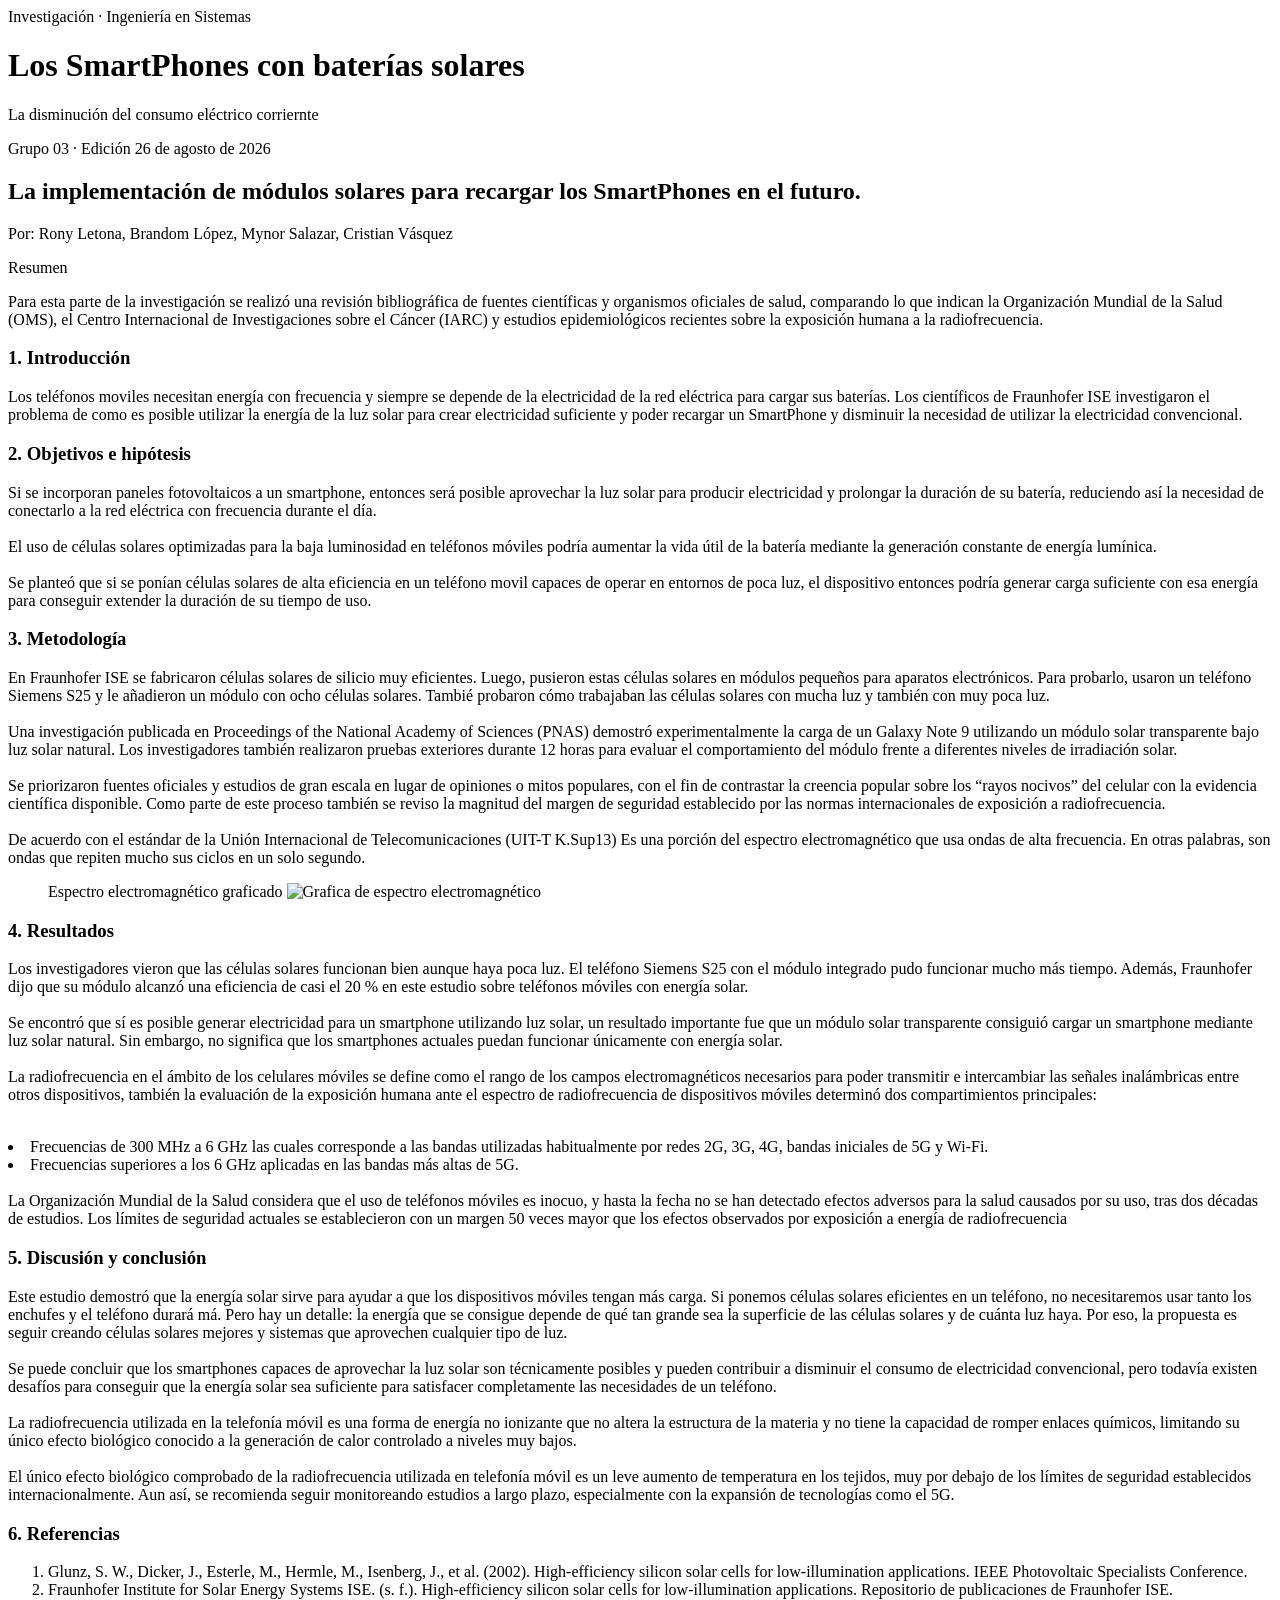
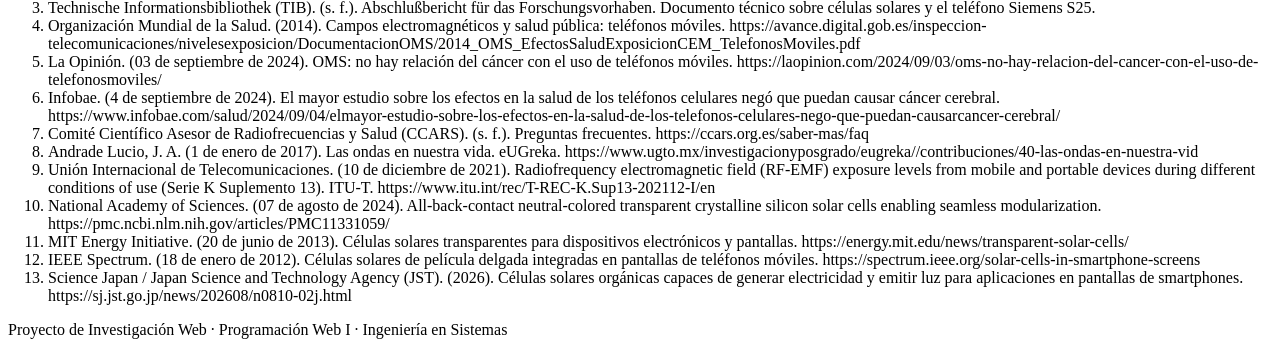
==== grupos/index.html @ 91ee4979 "Entrega Grupo 03 - Smartphone luz solar" ====
<!DOCTYPE html>
<html lang="es">
<head>
  <meta charset="UTF-8">
  <meta name="viewport" content="width=device-width, initial-scale=1.0">
  <title>SmartPhones con luz solar — Revista de Investigación</title>
  <link rel="stylesheet" href="css/estilos.css">
</head>
<body>

  <!-- ============================================================
       ENCABEZADO — igual que en el formato entrevista
       ============================================================ -->
  <header class="revista__header">
    <span class="revista__eyebrow">Investigación · Ingeniería en Sistemas</span>
    <h1 class="revista__titulo">Los SmartPhones con baterías solares</h1>
    <p class="revista__subtitulo">La disminución del consumo eléctrico corriernte</p>
    <p class="revista__meta">
      Grupo 03 · Edición 26 de agosto de 2026
    </p>
  </header>

  <main>

    <!-- ============================================================
         UN SOLO <article class="articulo"> por grupo (a diferencia del
         formato entrevista, aquí todos los integrantes firman un
         mismo artículo, como autores).
         ============================================================ -->
    <article class="articulo">
      

      <h2 class="articulo__titulo">La implementación de módulos solares para recargar los SmartPhones en el futuro.</h2>
      <p class="articulo__autores">
        Por: Rony Letona, Brandom López, Mynor Salazar, Cristian Vásquez
      </p>

      <!-- Resumen / Abstract -->
      <div class="articulo__resumen">
        <span class="articulo__resumen-titulo">Resumen</span>
        <p>
        <!-- Sección investigada y maquetada por Mynor Salazar -->
          Para esta parte de la investigación se realizó una revisión bibliográfica de fuentes científicas y organismos oficiales de salud, comparando lo que indican la Organización Mundial de la Salud (OMS), 
          el Centro Internacional de Investigaciones sobre el Cáncer (IARC) y estudios epidemiológicos recientes sobre la exposición humana a la radiofrecuencia.
        </p>
      </div>

      <!-- El contenedor .articulo__cuerpo activa columnas tipo revista
           en pantallas grandes y el drop cap automático. No lo quiten. -->
      <div class="articulo__cuerpo">

        <!-- 1. Introducción -->
        <section class="seccion">
          <h3 class="seccion__titulo">1. Introducción</h3>
          <p class="seccion__texto">
          <!-- Sección investigada y maquetada por Cristian Vásquez y Rony Letona -->
            Los teléfonos moviles necesitan energía con frecuencia y siempre se depende de la electricidad de la red eléctrica para cargar sus baterías.
            Los científicos de Fraunhofer ISE investigaron el problema de como es posible utilizar la energía de la luz solar para crear electricidad suficiente y poder recargar
            un SmartPhone y disminuir la necesidad de utilizar la electricidad convencional.
          </p>
        </section>

        <!-- 2. Objetivos e hipótesis -->
        <section class="seccion">
          <h3 class="seccion__titulo">2. Objetivos e hipótesis</h3>
          <p class="seccion__texto">
          <!-- Sección investigada y maquetada por Rony Letona -->
            Si se incorporan paneles fotovoltaicos a un smartphone, entonces será posible aprovechar la luz solar para producir electricidad y 
            prolongar la duración de su batería, reduciendo así la necesidad de conectarlo a la red eléctrica con frecuencia durante el día.
          <br>
          <br>
            El uso de células solares optimizadas para la baja luminosidad en teléfonos móviles podría aumentar la vida útil de la batería mediante la generación constante de energía lumínica.
          <br>
          <br>
          <!-- Sección investigada y maquetada por Cristian Vásquez -->
            Se planteó que si se ponían células solares de alta eficiencia en un teléfono movil capaces de operar en entornos de poca luz, 
            el dispositivo entonces podría generar carga suficiente con esa energía para conseguir extender la duración de su tiempo de uso.
          </p>
        </section>

        <!-- 3. Metodología -->
        <section class="seccion">
          <h3 class="seccion__titulo">3. Metodología</h3>
          <p class="seccion__texto">
          <!-- Sección investigada y maquetada por Cristian Vásquez -->
            En Fraunhofer ISE se fabricaron células solares de silicio muy eficientes. Luego, pusieron estas células solares en módulos pequeños para aparatos electrónicos. 
            Para probarlo, usaron un teléfono Siemens S25 y le añadieron un módulo con ocho células solares. Tambié probaron cómo trabajaban las células solares con mucha luz y también con muy poca luz.
          <br>
          <br>
          <!-- Sección investigada y maquetada por Rony Letona -->
            Una investigación publicada en Proceedings of the National Academy of Sciences (PNAS) demostró experimentalmente la carga de un Galaxy Note 9 utilizando un módulo solar transparente 
            bajo luz solar natural. Los investigadores también realizaron pruebas exteriores durante 12 horas para evaluar el comportamiento del módulo frente a diferentes niveles de irradiación solar.
          <br>
          <br>
          <!-- Sección investigada y maquetada por Mynor Salazar -->
            Se priorizaron fuentes oficiales y estudios de gran escala en lugar de opiniones o mitos populares, con el fin de contrastar la creencia popular sobre los “rayos nocivos” del celular con 
            la evidencia científica disponible. Como parte de este proceso también se reviso la magnitud del margen de seguridad establecido por las normas internacionales de exposición a radiofrecuencia.
          <br>
          <br>
          <!-- Sección investigada y maquetada por Brandom López -->
            De acuerdo con el estándar de la Unión Internacional de Telecomunicaciones (UIT-T K.Sup13) Es una porción del espectro electromagnético que usa ondas de alta frecuencia. En otras palabras, son ondas 
            que repiten mucho sus ciclos en un solo segundo.
          </p>
        </section>

        <!-- Cita destacada opcional: rompe las dos columnas automáticamente -->
        <blockquote class="destacado">
          Espectro electromagnético graficado
          <img src="assets/espectro.jpg" alt="Grafica de espectro electromagnético"/>
        </blockquote>

        <!-- 4. Resultados -->
        <section class="seccion">
          <h3 class="seccion__titulo">4. Resultados</h3>
          <p class="seccion__texto">
          <!-- Sección investigada y maquetada por Cristian Vásquez -->
            Los investigadores vieron que las células solares funcionan bien aunque haya poca luz. El teléfono Siemens S25 con el módulo integrado pudo funcionar mucho más tiempo. Además, Fraunhofer 
            dijo que su módulo alcanzó una eficiencia de casi el 20 % en este estudio sobre teléfonos móviles con energía solar.
          <br>
          <br>
          <!-- Sección investigada y maquetada por Rony Letona -->
            Se encontró que sí es posible generar electricidad para un smartphone utilizando luz solar, un resultado importante fue que un módulo solar transparente consiguió cargar un smartphone 
            mediante luz solar natural. Sin embargo, no significa que los smartphones actuales puedan funcionar únicamente con energía solar.
          <br>
          <br>
          <!-- Sección investigada y maquetada por Brandom López -->
            La radiofrecuencia en el ámbito de los celulares móviles se define como el rango de los campos electromagnéticos necesarios para poder transmitir e intercambiar las señales inalámbricas entre otros 
            dispositivos, también la evaluación de la exposición humana ante el espectro de radiofrecuencia de dispositivos móviles determinó dos compartimientos principales:
          <br>
          <br>
            <li>Frecuencias de 300 MHz a 6 GHz las cuales corresponde a las bandas utilizadas habitualmente por redes 2G, 3G, 4G, bandas iniciales de 5G y Wi-Fi.</li>
            <li>Frecuencias superiores a los 6 GHz aplicadas en las bandas más altas de 5G.</li>
          <br>
          <!-- Sección investigada y maquetada por Mynor Salazar -->
            La Organización Mundial de la Salud considera que el uso de teléfonos móviles es inocuo, y hasta la fecha no se han detectado efectos adversos para la salud causados por su uso, tras dos décadas 
            de estudios. Los límites de seguridad actuales se establecieron con un margen 50 veces mayor que los efectos observados por exposición a energía de radiofrecuencia
          </p>
        </section>

        <!-- 5. Discusión y conclusión -->
        <section class="seccion">
          <h3 class="seccion__titulo">5. Discusión y conclusión</h3>
          <p class="seccion__texto">
          <!-- Sección investigada y maquetada por Cristian Vásquez -->
            Este estudio demostró que la energía solar sirve para ayudar a que los dispositivos móviles tengan más carga. Si ponemos células solares eficientes en un teléfono, no necesitaremos usar tanto 
            los enchufes y el teléfono durará má. Pero hay un detalle: la energía que se consigue depende de qué tan grande sea la superficie de las células solares y de cuánta luz haya. Por eso, la propuesta 
            es seguir creando células solares mejores y sistemas que aprovechen cualquier tipo de luz.
          <br>
          <br>
          <!-- Sección investigada y maquetada por Rony Letona -->
            Se puede concluir que los smartphones capaces de aprovechar la luz solar son técnicamente posibles y pueden contribuir a disminuir el consumo de electricidad convencional, pero todavía 
            existen desafíos para conseguir que la energía solar sea suficiente para satisfacer completamente las necesidades de un teléfono.
          <br>
          <br>
          <!-- Sección investigada y maquetada por Brandom López -->
            La radiofrecuencia utilizada en la telefonía móvil es una forma de energía no ionizante que no altera la estructura de la materia y no tiene la capacidad de romper enlaces químicos, limitando su 
            único efecto biológico conocido a la generación de calor controlado a niveles muy bajos.
          <br>
          <br>
          <!-- Sección investigada y maquetada por Mynor Salazar -->
            El único efecto biológico comprobado de la radiofrecuencia utilizada en telefonía móvil es un leve aumento de temperatura en los tejidos, muy por debajo de los límites de seguridad establecidos 
            internacionalmente. Aun así, se recomienda seguir monitoreando estudios a largo plazo, especialmente con la expansión de tecnologías como el 5G.
          </p>
        </section>

        <!-- 6. Referencias -->
        <section class="seccion">
          <h3 class="seccion__titulo">6. Referencias</h3>
          <ol class="referencias">
            <li>Glunz, S. W., Dicker, J., Esterle, M., Hermle, M., Isenberg, J., et al. (2002). High-efficiency silicon solar cells for low-illumination applications. IEEE Photovoltaic Specialists Conference.</li>
            <li>Fraunhofer Institute for Solar Energy Systems ISE. (s. f.). High-efficiency silicon solar cells for low-illumination applications. Repositorio de publicaciones de Fraunhofer ISE.</li>
            <li>Technische Informationsbibliothek (TIB). (s. f.). Abschlußbericht für das Forschungsvorhaben. Documento técnico sobre células solares y el teléfono Siemens S25.</li>
            <li>Organización Mundial de la Salud. (2014). Campos electromagnéticos y salud pública: teléfonos móviles. https://avance.digital.gob.es/inspeccion-telecomunicaciones/nivelesexposicion/DocumentacionOMS/2014_OMS_EfectosSaludExposicionCEM_TelefonosMoviles.pdf</li>
            <li>La Opinión. (03 de septiembre de 2024). OMS: no hay relación del cáncer con el uso de teléfonos móviles. https://laopinion.com/2024/09/03/oms-no-hay-relacion-del-cancer-con-el-uso-de-telefonosmoviles/</li>
            <li>Infobae. (4 de septiembre de 2024). El mayor estudio sobre los efectos en la salud de los teléfonos celulares negó que puedan causar cáncer cerebral. https://www.infobae.com/salud/2024/09/04/elmayor-estudio-sobre-los-efectos-en-la-salud-de-los-telefonos-celulares-nego-que-puedan-causarcancer-cerebral/</li>
            <li>Comité Científico Asesor de Radiofrecuencias y Salud (CCARS). (s. f.). Preguntas frecuentes. https://ccars.org.es/saber-mas/faq</li>
            <li>Andrade Lucio, J. A. (1 de enero de 2017). Las ondas en nuestra vida. eUGreka. https://www.ugto.mx/investigacionyposgrado/eugreka//contribuciones/40-las-ondas-en-nuestra-vid</li>
            <li>Unión Internacional de Telecomunicaciones. (10 de diciembre de 2021). Radiofrequency electromagnetic field (RF-EMF) exposure levels from mobile and portable devices during different conditions of use (Serie K Suplemento 13). ITU-T. https://www.itu.int/rec/T-REC-K.Sup13-202112-I/en</li>
            <li>National Academy of Sciences. (07 de agosto de 2024). All-back-contact neutral-colored transparent crystalline silicon solar cells enabling seamless modularization. https://pmc.ncbi.nlm.nih.gov/articles/PMC11331059/</li>
            <li>MIT Energy Initiative. (20 de junio de 2013). Células solares transparentes para dispositivos electrónicos y pantallas. https://energy.mit.edu/news/transparent-solar-cells/</li>
            <li>IEEE Spectrum. (18 de enero de 2012). Células solares de película delgada integradas en pantallas de teléfonos móviles. https://spectrum.ieee.org/solar-cells-in-smartphone-screens</li>
            <li>Science Japan / Japan Science and Technology Agency (JST). (2026). Células solares orgánicas capaces de generar electricidad y emitir luz para aplicaciones en pantallas de smartphones. https://sj.jst.go.jp/news/202608/n0810-02j.html</li>
          </ol>
        </section>

      </div>

    </article>

  </main>

  <footer>
    Proyecto de Investigación Web · Programación Web I · Ingeniería en Sistemas
  </footer>

</body>
</html>
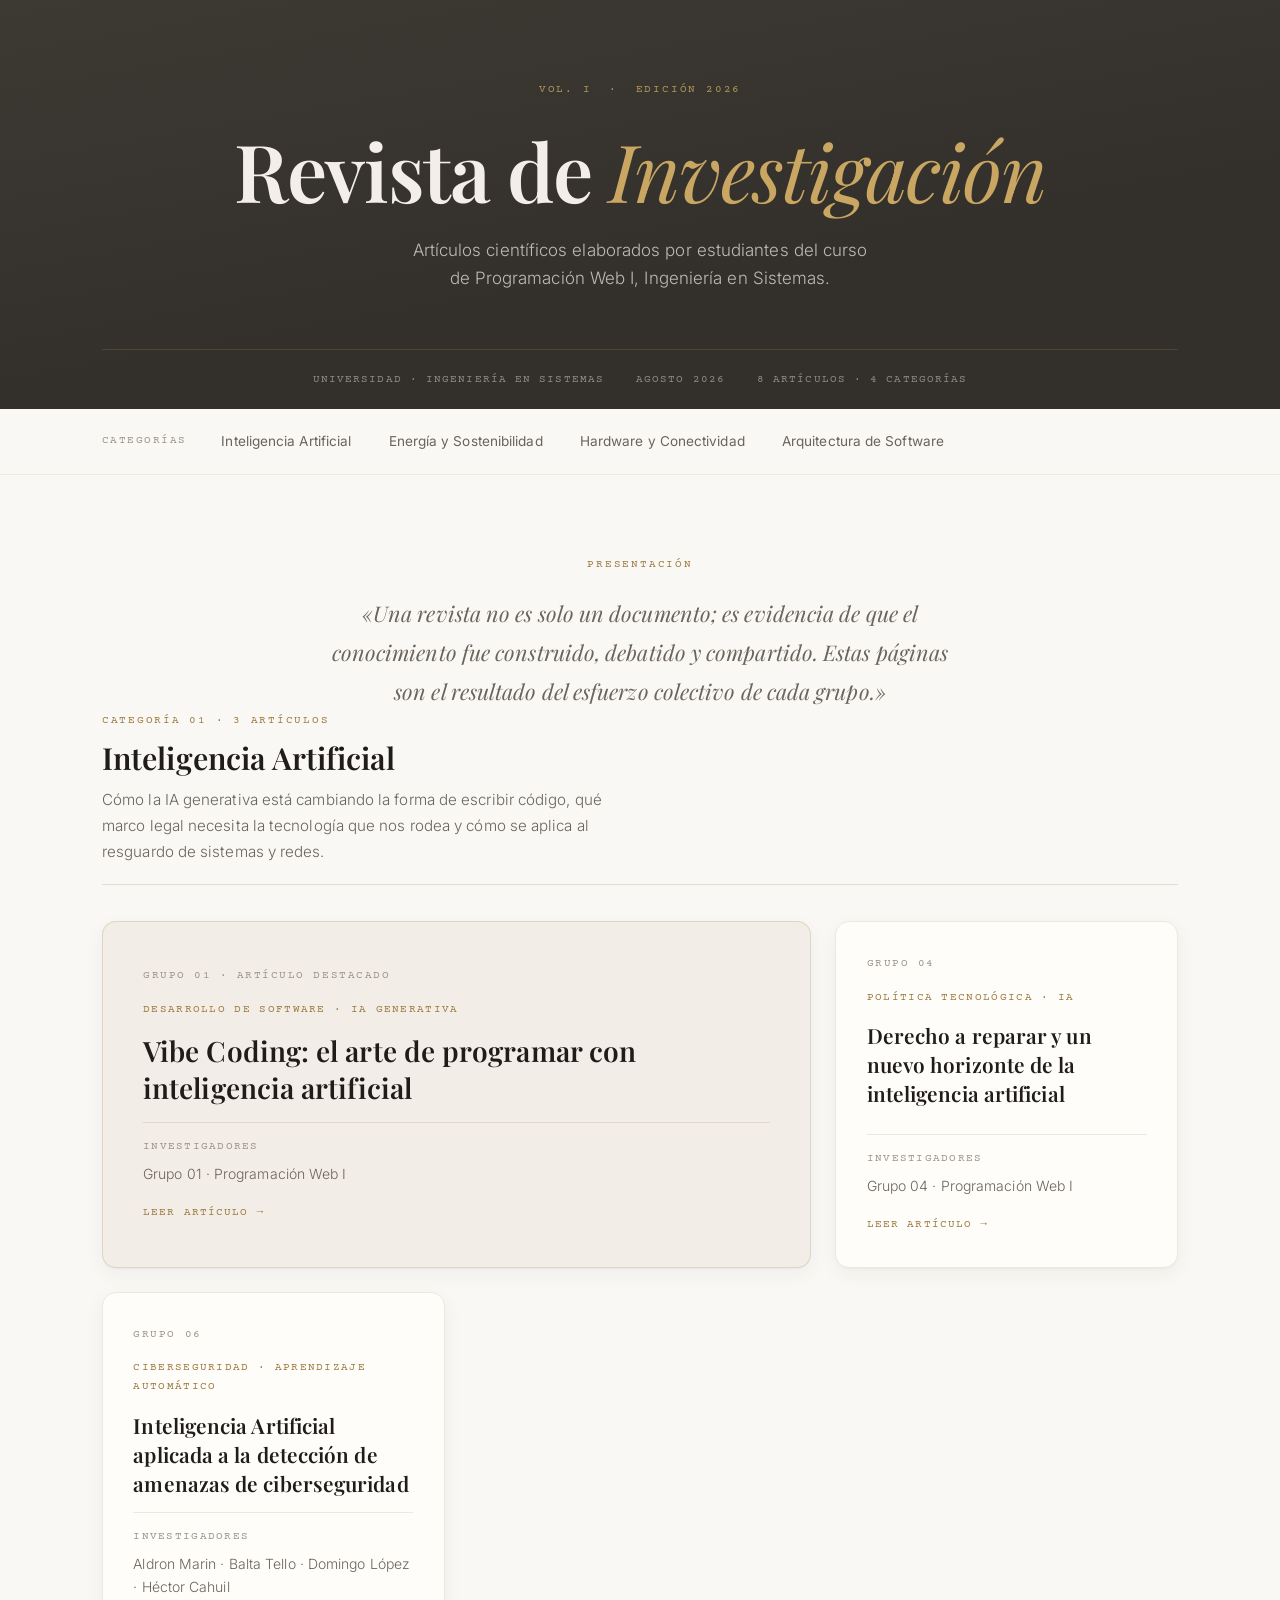
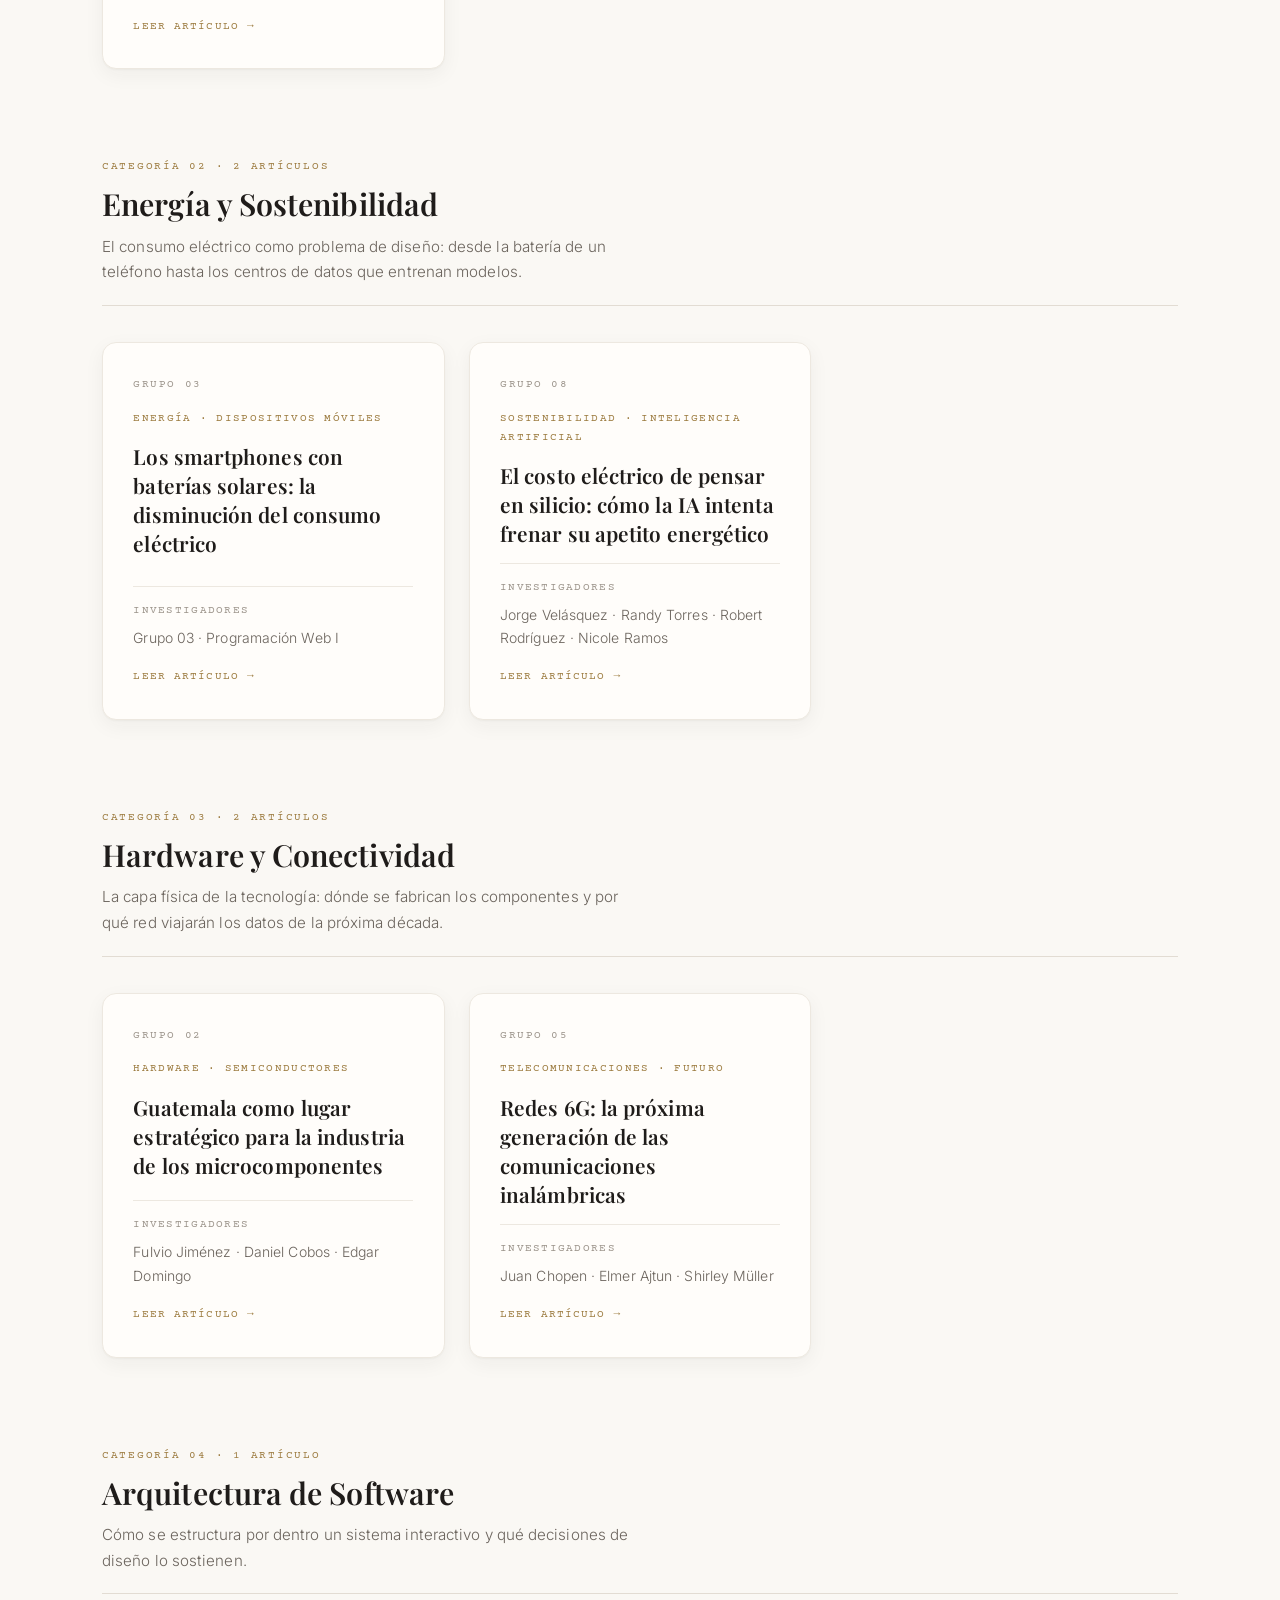
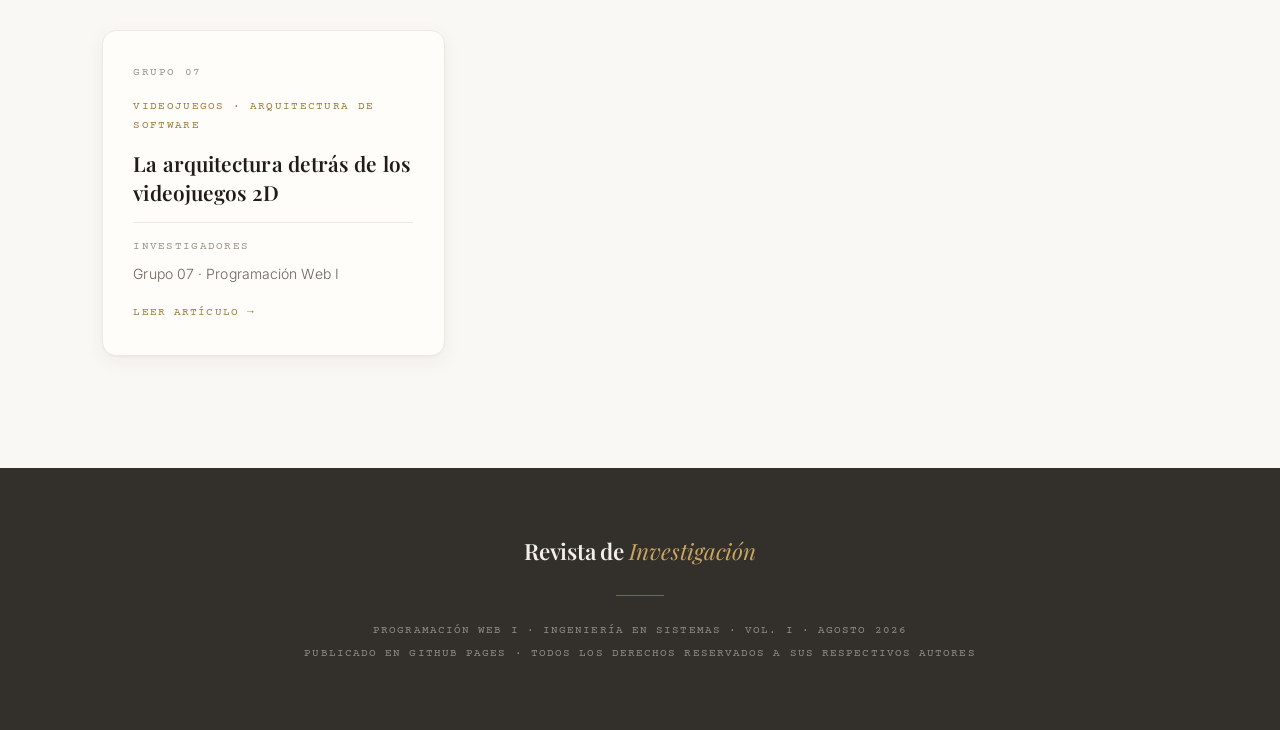
==== commit 3934d9fa: "fix: agrega a grupo 6 al index" ====
--- a/grupos/index.html
+++ b/grupos/index.html
@@ -1,197 +1,396 @@
 <!DOCTYPE html>
 <html lang="es">
 <head>
-  <meta charset="UTF-8">
-  <meta name="viewport" content="width=device-width, initial-scale=1.0">
-  <title>SmartPhones con luz solar — Revista de Investigación</title>
-  <link rel="stylesheet" href="css/estilos.css">
+  <meta charset="UTF-8" />
+  <meta name="viewport" content="width=device-width, initial-scale=1.0" />
+  <title>Revista de Investigación — Programación Web I · 2026</title>
+  <meta name="description" content="Edición especial de la Revista de Investigación del curso de Programación Web I, Ingeniería en Sistemas, 2026." />
+  <meta name="color-scheme" content="light dark" />
+  <meta name="theme-color" content="#FAF8F4" media="(prefers-color-scheme: light)" />
+  <meta name="theme-color" content="#1A1917" media="(prefers-color-scheme: dark)" />
+  <link rel="preconnect" href="https://fonts.googleapis.com" />
+  <link rel="preconnect" href="https://fonts.gstatic.com" crossorigin />
+  <link href="https://fonts.googleapis.com/css2?family=Playfair+Display:ital,wght@0,400;0,600;0,700;1,400&family=Inter:wght@300;400;500;600&family=Courier+Prime:ital@0;1&display=swap" rel="stylesheet" />
+  <style>
+    /* ── Paleta clara: papel cálido y tinta suave (sin negros puros) ─────── */
+    :root {
+      --ink:#2B2724;            /* tinta principal: marrón-grisáceo, no negro */
+      --ink-strong:#1F1C1A;     /* titulares */
+      --ink-soft:#6B645D;       /* texto secundario */
+      --ink-muted:#9C948B;      /* metadatos */
+      --paper:#FAF8F4;          /* fondo general */
+      --paper-card:#FFFDFA;     /* fondo de tarjeta */
+      --paper-deep:#F2EEE7;     /* zonas de descanso / destacado */
+      --surface-dark:#33302B;   /* masthead y footer: carbón cálido */
+      --surface-dark-2:#3D3933;
+      --on-dark:#F3EFE8;
+      --on-dark-soft:rgba(243,239,232,.72);
+      --on-dark-muted:rgba(243,239,232,.48);
+      --rule:#E2DCD3;           /* líneas: nunca negro */
+      --rule-soft:#EDE8E0;
+      --gold:#9C7B3F;           /* acento desaturado */
+      --gold-light:#C9A662;
+      --focus:#7C6A4A;
+      --nav-bg:rgba(250,248,244,.88);
+      --shadow:0 1px 2px rgba(43,39,36,.04), 0 6px 20px rgba(43,39,36,.05);
+      --shadow-lift:0 2px 4px rgba(43,39,36,.05), 0 14px 34px rgba(43,39,36,.09);
+      --radius:14px;
+      --max-w:1140px;
+      --f-display:'Playfair Display',Georgia,serif;
+      --f-body:'Inter',system-ui,-apple-system,sans-serif;
+      --f-mono:'Courier Prime','Courier New',monospace;
+    }
+
+    /* ── Paleta oscura automática: menos fatiga visual de noche ──────────── */
+    @media (prefers-color-scheme: dark) {
+      :root {
+        --ink:#E4DFD7;
+        --ink-strong:#F2EDE5;
+        --ink-soft:#ABA49B;
+        --ink-muted:#847D74;
+        --paper:#1A1917;
+        --paper-card:#232120;
+        --paper-deep:#201E1C;
+        --surface-dark:#232120;
+        --surface-dark-2:#2B2927;
+        --on-dark:#E4DFD7;
+        --on-dark-soft:rgba(228,223,215,.72);
+        --on-dark-muted:rgba(228,223,215,.45);
+        --rule:#35322F;
+        --rule-soft:#2C2A28;
+        --gold:#C9A662;
+        --gold-light:#D8BC85;
+        --focus:#C9A662;
+        --nav-bg:rgba(26,25,23,.88);
+        --shadow:0 1px 2px rgba(0,0,0,.25), 0 6px 20px rgba(0,0,0,.22);
+        --shadow-lift:0 2px 4px rgba(0,0,0,.3), 0 14px 34px rgba(0,0,0,.35);
+      }
+    }
+
+    *,*::before,*::after{box-sizing:border-box;margin:0;padding:0}
+    html{scroll-behavior:smooth;scroll-padding-top:5.5rem}
+    body{
+      background:var(--paper);color:var(--ink);
+      font-family:var(--f-body);font-size:1.0625rem;font-weight:400;
+      line-height:1.75;letter-spacing:.005em;
+      -webkit-font-smoothing:antialiased;text-rendering:optimizeLegibility;
+    }
+    img{max-width:100%;display:block}
+    a{color:inherit;text-decoration:none}
+    :focus-visible{outline:2px solid var(--focus);outline-offset:3px;border-radius:6px}
+
+    /* ── Masthead: degradado suave, sin trama ni sombras de texto ────────── */
+    .masthead{
+      background:linear-gradient(170deg,var(--surface-dark-2) 0%,var(--surface-dark) 65%);
+      color:var(--on-dark);
+    }
+    .masthead__inner{max-width:var(--max-w);margin:0 auto;padding:5rem 2rem 0}
+    .masthead__eyebrow{
+      font-family:var(--f-mono);font-size:.7rem;letter-spacing:.16em;text-transform:uppercase;
+      color:var(--gold-light);text-align:center;margin-bottom:1.75rem;opacity:.85;
+    }
+    .masthead__title{
+      font-family:var(--f-display);font-size:clamp(2.6rem,6.5vw,5rem);
+      font-weight:600;line-height:1.05;text-align:center;letter-spacing:-.015em;
+      color:var(--on-dark);
+    }
+    .masthead__title em{font-style:italic;font-weight:400;color:var(--gold-light)}
+    .masthead__subtitle{
+      font-size:1.0625rem;font-weight:300;line-height:1.7;text-align:center;
+      color:var(--on-dark-soft);max-width:46ch;margin:1.5rem auto 0;
+    }
+    .masthead__meta-bar{
+      display:flex;flex-wrap:wrap;justify-content:center;gap:.5rem 2rem;
+      padding:1.25rem 0;margin-top:3.5rem;
+      border-top:1px solid rgba(201,166,98,.18);
+      font-family:var(--f-mono);font-size:.68rem;letter-spacing:.1em;
+      text-transform:uppercase;color:var(--on-dark-muted);
+    }
+
+    /* ── Navegación por categorías: pegajosa, para saltar entre secciones ── */
+    .catnav{
+      position:sticky;top:0;z-index:10;
+      background:var(--nav-bg);backdrop-filter:blur(12px);-webkit-backdrop-filter:blur(12px);
+      border-bottom:1px solid var(--rule-soft);
+    }
+    .catnav__inner{
+      max-width:var(--max-w);margin:0 auto;padding:.85rem 2rem;
+      display:flex;flex-wrap:wrap;align-items:center;gap:.5rem;
+      overflow-x:auto;scrollbar-width:none;
+    }
+    .catnav__inner::-webkit-scrollbar{display:none}
+    .catnav__label{
+      font-family:var(--f-mono);font-size:.66rem;letter-spacing:.14em;
+      text-transform:uppercase;color:var(--ink-muted);margin-right:.75rem;white-space:nowrap;
+    }
+    .catnav__link{
+      font-size:.85rem;font-weight:400;color:var(--ink-soft);
+      padding:.35rem .85rem;border-radius:999px;white-space:nowrap;
+      border:1px solid transparent;
+      transition:background .25s ease,color .25s ease,border-color .25s ease;
+    }
+    .catnav__link:hover,.catnav__link:focus-visible{
+      background:var(--paper-deep);color:var(--ink-strong);border-color:var(--rule-soft);
+    }
+
+    /* ── Presentación (cita de apertura) ─────────────────────────────────── */
+    .chapeau{max-width:62ch;margin:5rem auto 0;padding:0 2rem;text-align:center}
+    .chapeau__label{
+      display:block;font-family:var(--f-mono);font-size:.7rem;letter-spacing:.16em;
+      text-transform:uppercase;color:var(--gold);margin-bottom:1.25rem;
+    }
+    .chapeau__text{
+      font-family:var(--f-display);font-style:italic;font-weight:400;
+      font-size:clamp(1.1rem,2.2vw,1.35rem);line-height:1.8;color:var(--ink-soft);
+    }
+
+    /* ── Categoría: encabezado con línea fina, no doble borde negro ──────── */
+    .category{max-width:var(--max-w);margin:0 auto;padding:0 2rem}
+    .category + .category{margin-top:5.5rem}
+    .category:first-of-type{margin-top:5rem}
+    .category__head{
+      padding-bottom:1.25rem;margin-bottom:2.25rem;border-bottom:1px solid var(--rule);
+    }
+    .category__label{
+      display:block;font-family:var(--f-mono);font-size:.68rem;letter-spacing:.16em;
+      text-transform:uppercase;color:var(--gold);margin-bottom:.5rem;
+    }
+    .category__title{
+      font-family:var(--f-display);font-size:clamp(1.5rem,3vw,1.9rem);
+      font-weight:600;line-height:1.3;color:var(--ink-strong);
+    }
+    .category__desc{
+      font-size:.95rem;font-weight:300;line-height:1.7;color:var(--ink-soft);
+      max-width:60ch;margin-top:.6rem;
+    }
+
+    /* ── Rejilla de artículos: tarjetas separadas y redondeadas ──────────── */
+    .articles-grid{
+      display:grid;grid-template-columns:repeat(auto-fill,minmax(310px,1fr));gap:1.5rem;
+    }
+    .card{
+      background:var(--paper-card);border:1px solid var(--rule-soft);
+      border-radius:var(--radius);box-shadow:var(--shadow);
+      padding:2rem 1.9rem;display:flex;flex-direction:column;gap:.9rem;
+      transition:transform .35s cubic-bezier(.2,.7,.3,1),box-shadow .35s ease,border-color .35s ease;
+    }
+    .card:hover,.card:focus-visible{
+      transform:translateY(-4px);box-shadow:var(--shadow-lift);border-color:var(--rule);
+    }
+    .card__number{
+      font-family:var(--f-mono);font-size:.68rem;letter-spacing:.14em;
+      text-transform:uppercase;color:var(--ink-muted);
+    }
+    .card__topic{
+      font-family:var(--f-mono);font-size:.68rem;letter-spacing:.12em;
+      text-transform:uppercase;color:var(--gold);
+    }
+    .card__title{
+      font-family:var(--f-display);font-size:1.3rem;font-weight:600;
+      line-height:1.4;color:var(--ink-strong);flex-grow:1;
+    }
+    .card__authors{
+      font-size:.875rem;font-weight:300;line-height:1.65;color:var(--ink-soft);
+      padding-top:1rem;border-top:1px solid var(--rule-soft);
+    }
+    .card__authors strong{
+      display:block;font-family:var(--f-mono);font-size:.66rem;font-weight:400;
+      letter-spacing:.12em;text-transform:uppercase;color:var(--ink-muted);
+      margin-bottom:.35rem;
+    }
+    .card__cta{
+      display:inline-flex;align-items:center;gap:.5rem;
+      font-family:var(--f-mono);font-size:.7rem;letter-spacing:.1em;
+      text-transform:uppercase;color:var(--gold);margin-top:.25rem;
+    }
+    .card__cta-arrow{transition:transform .3s cubic-bezier(.2,.7,.3,1)}
+    .card:hover .card__cta-arrow,.card:focus-visible .card__cta-arrow{transform:translateX(5px)}
+
+    /* Destacado: tono cálido, no un bloque negro de alto contraste */
+    .card--featured{
+      grid-column:span 2;background:var(--paper-deep);
+      border-color:rgba(156,123,63,.22);padding:2.75rem 2.5rem;
+    }
+    .card--featured .card__title{font-size:1.75rem;line-height:1.32}
+    .card--featured .card__authors{border-top-color:rgba(156,123,63,.18)}
+
+    /* ── Footer ───────────────────────────────────────────────────────────── */
+    .footer{
+      background:var(--surface-dark);color:var(--on-dark-soft);
+      margin-top:7rem;padding:4rem 2rem;text-align:center;
+    }
+    .footer__logo{
+      font-family:var(--f-display);font-size:1.4rem;font-weight:600;
+      color:var(--on-dark);letter-spacing:-.01em;
+    }
+    .footer__logo em{color:var(--gold-light);font-style:italic;font-weight:400}
+    .footer__rule{width:48px;height:1px;background:rgba(201,166,98,.45);margin:1.5rem auto}
+    .footer__meta{
+      font-family:var(--f-mono);font-size:.68rem;letter-spacing:.1em;
+      text-transform:uppercase;line-height:2.1;color:var(--on-dark-muted);
+    }
+
+    /* ── Responsive ───────────────────────────────────────────────────────── */
+    @media (max-width:820px){
+      .card--featured{grid-column:span 1;padding:2rem 1.9rem}
+      .card--featured .card__title{font-size:1.45rem}
+    }
+    @media (max-width:640px){
+      .masthead__inner{padding:3.5rem 1.5rem 0}
+      .masthead__meta-bar{flex-direction:column;gap:.4rem;margin-top:2.5rem}
+      .catnav__inner{padding:.75rem 1.5rem;flex-wrap:nowrap}
+      .catnav__label{display:none}
+      .category,.chapeau{padding-left:1.5rem;padding-right:1.5rem}
+      .category:first-of-type{margin-top:3.5rem}
+      .category + .category{margin-top:4rem}
+      .chapeau{margin-top:3.5rem}
+    }
+
+    /* ── Movimiento: entrada corta y desactivable ─────────────────────────── */
+    @keyframes fadeUp{from{opacity:0;transform:translateY(10px)}to{opacity:1;transform:none}}
+    .card{animation:fadeUp .45s ease both}
+    .card:nth-child(1){animation-delay:.04s}
+    .card:nth-child(2){animation-delay:.1s}
+    .card:nth-child(3){animation-delay:.16s}
+    @media (prefers-reduced-motion:reduce){
+      html{scroll-behavior:auto}
+      *,*::before,*::after{animation:none !important;transition:none !important}
+    }
+  </style>
 </head>
 <body>
-
-  <!-- ============================================================
-       ENCABEZADO — igual que en el formato entrevista
-       ============================================================ -->
-  <header class="revista__header">
-    <span class="revista__eyebrow">Investigación · Ingeniería en Sistemas</span>
-    <h1 class="revista__titulo">Los SmartPhones con baterías solares</h1>
-    <p class="revista__subtitulo">La disminución del consumo eléctrico corriernte</p>
-    <p class="revista__meta">
-      Grupo 03 · Edición 26 de agosto de 2026
-    </p>
+  <header class="masthead">
+    <div class="masthead__inner">
+      <p class="masthead__eyebrow">Vol. I &nbsp;·&nbsp; Edición 2026</p>
+      <h1 class="masthead__title">Revista de <em>Investigación</em></h1>
+      <p class="masthead__subtitle">Artículos científicos elaborados por estudiantes del curso de Programación Web I, Ingeniería en Sistemas.</p>
+      <div class="masthead__meta-bar">
+        <span>Universidad · Ingeniería en Sistemas</span>
+        <span>Agosto 2026</span>
+        <span>8 artículos · 4 categorías</span>
+      </div>
+    </div>
   </header>
 
-  <main>
-
-    <!-- ============================================================
-         UN SOLO <article class="articulo"> por grupo (a diferencia del
-         formato entrevista, aquí todos los integrantes firman un
-         mismo artículo, como autores).
-         ============================================================ -->
-    <article class="articulo">
-      
-
-      <h2 class="articulo__titulo">La implementación de módulos solares para recargar los SmartPhones en el futuro.</h2>
-      <p class="articulo__autores">
-        Por: Rony Letona, Brandom López, Mynor Salazar, Cristian Vásquez
-      </p>
-
-      <!-- Resumen / Abstract -->
-      <div class="articulo__resumen">
-        <span class="articulo__resumen-titulo">Resumen</span>
-        <p>
-        <!-- Sección investigada y maquetada por Mynor Salazar -->
-          Para esta parte de la investigación se realizó una revisión bibliográfica de fuentes científicas y organismos oficiales de salud, comparando lo que indican la Organización Mundial de la Salud (OMS), 
-          el Centro Internacional de Investigaciones sobre el Cáncer (IARC) y estudios epidemiológicos recientes sobre la exposición humana a la radiofrecuencia.
-        </p>
-      </div>
-
-      <!-- El contenedor .articulo__cuerpo activa columnas tipo revista
-           en pantallas grandes y el drop cap automático. No lo quiten. -->
-      <div class="articulo__cuerpo">
-
-        <!-- 1. Introducción -->
-        <section class="seccion">
-          <h3 class="seccion__titulo">1. Introducción</h3>
-          <p class="seccion__texto">
-          <!-- Sección investigada y maquetada por Cristian Vásquez y Rony Letona -->
-            Los teléfonos moviles necesitan energía con frecuencia y siempre se depende de la electricidad de la red eléctrica para cargar sus baterías.
-            Los científicos de Fraunhofer ISE investigaron el problema de como es posible utilizar la energía de la luz solar para crear electricidad suficiente y poder recargar
-            un SmartPhone y disminuir la necesidad de utilizar la electricidad convencional.
-          </p>
-        </section>
-
-        <!-- 2. Objetivos e hipótesis -->
-        <section class="seccion">
-          <h3 class="seccion__titulo">2. Objetivos e hipótesis</h3>
-          <p class="seccion__texto">
-          <!-- Sección investigada y maquetada por Rony Letona -->
-            Si se incorporan paneles fotovoltaicos a un smartphone, entonces será posible aprovechar la luz solar para producir electricidad y 
-            prolongar la duración de su batería, reduciendo así la necesidad de conectarlo a la red eléctrica con frecuencia durante el día.
-          <br>
-          <br>
-            El uso de células solares optimizadas para la baja luminosidad en teléfonos móviles podría aumentar la vida útil de la batería mediante la generación constante de energía lumínica.
-          <br>
-          <br>
-          <!-- Sección investigada y maquetada por Cristian Vásquez -->
-            Se planteó que si se ponían células solares de alta eficiencia en un teléfono movil capaces de operar en entornos de poca luz, 
-            el dispositivo entonces podría generar carga suficiente con esa energía para conseguir extender la duración de su tiempo de uso.
-          </p>
-        </section>
-
-        <!-- 3. Metodología -->
-        <section class="seccion">
-          <h3 class="seccion__titulo">3. Metodología</h3>
-          <p class="seccion__texto">
-          <!-- Sección investigada y maquetada por Cristian Vásquez -->
-            En Fraunhofer ISE se fabricaron células solares de silicio muy eficientes. Luego, pusieron estas células solares en módulos pequeños para aparatos electrónicos. 
-            Para probarlo, usaron un teléfono Siemens S25 y le añadieron un módulo con ocho células solares. Tambié probaron cómo trabajaban las células solares con mucha luz y también con muy poca luz.
-          <br>
-          <br>
-          <!-- Sección investigada y maquetada por Rony Letona -->
-            Una investigación publicada en Proceedings of the National Academy of Sciences (PNAS) demostró experimentalmente la carga de un Galaxy Note 9 utilizando un módulo solar transparente 
-            bajo luz solar natural. Los investigadores también realizaron pruebas exteriores durante 12 horas para evaluar el comportamiento del módulo frente a diferentes niveles de irradiación solar.
-          <br>
-          <br>
-          <!-- Sección investigada y maquetada por Mynor Salazar -->
-            Se priorizaron fuentes oficiales y estudios de gran escala en lugar de opiniones o mitos populares, con el fin de contrastar la creencia popular sobre los “rayos nocivos” del celular con 
-            la evidencia científica disponible. Como parte de este proceso también se reviso la magnitud del margen de seguridad establecido por las normas internacionales de exposición a radiofrecuencia.
-          <br>
-          <br>
-          <!-- Sección investigada y maquetada por Brandom López -->
-            De acuerdo con el estándar de la Unión Internacional de Telecomunicaciones (UIT-T K.Sup13) Es una porción del espectro electromagnético que usa ondas de alta frecuencia. En otras palabras, son ondas 
-            que repiten mucho sus ciclos en un solo segundo.
-          </p>
-        </section>
-
-        <!-- Cita destacada opcional: rompe las dos columnas automáticamente -->
-        <blockquote class="destacado">
-          Espectro electromagnético graficado
-          <img src="assets/espectro.jpg" alt="Grafica de espectro electromagnético"/>
-        </blockquote>
-
-        <!-- 4. Resultados -->
-        <section class="seccion">
-          <h3 class="seccion__titulo">4. Resultados</h3>
-          <p class="seccion__texto">
-          <!-- Sección investigada y maquetada por Cristian Vásquez -->
-            Los investigadores vieron que las células solares funcionan bien aunque haya poca luz. El teléfono Siemens S25 con el módulo integrado pudo funcionar mucho más tiempo. Además, Fraunhofer 
-            dijo que su módulo alcanzó una eficiencia de casi el 20 % en este estudio sobre teléfonos móviles con energía solar.
-          <br>
-          <br>
-          <!-- Sección investigada y maquetada por Rony Letona -->
-            Se encontró que sí es posible generar electricidad para un smartphone utilizando luz solar, un resultado importante fue que un módulo solar transparente consiguió cargar un smartphone 
-            mediante luz solar natural. Sin embargo, no significa que los smartphones actuales puedan funcionar únicamente con energía solar.
-          <br>
-          <br>
-          <!-- Sección investigada y maquetada por Brandom López -->
-            La radiofrecuencia en el ámbito de los celulares móviles se define como el rango de los campos electromagnéticos necesarios para poder transmitir e intercambiar las señales inalámbricas entre otros 
-            dispositivos, también la evaluación de la exposición humana ante el espectro de radiofrecuencia de dispositivos móviles determinó dos compartimientos principales:
-          <br>
-          <br>
-            <li>Frecuencias de 300 MHz a 6 GHz las cuales corresponde a las bandas utilizadas habitualmente por redes 2G, 3G, 4G, bandas iniciales de 5G y Wi-Fi.</li>
-            <li>Frecuencias superiores a los 6 GHz aplicadas en las bandas más altas de 5G.</li>
-          <br>
-          <!-- Sección investigada y maquetada por Mynor Salazar -->
-            La Organización Mundial de la Salud considera que el uso de teléfonos móviles es inocuo, y hasta la fecha no se han detectado efectos adversos para la salud causados por su uso, tras dos décadas 
-            de estudios. Los límites de seguridad actuales se establecieron con un margen 50 veces mayor que los efectos observados por exposición a energía de radiofrecuencia
-          </p>
-        </section>
-
-        <!-- 5. Discusión y conclusión -->
-        <section class="seccion">
-          <h3 class="seccion__titulo">5. Discusión y conclusión</h3>
-          <p class="seccion__texto">
-          <!-- Sección investigada y maquetada por Cristian Vásquez -->
-            Este estudio demostró que la energía solar sirve para ayudar a que los dispositivos móviles tengan más carga. Si ponemos células solares eficientes en un teléfono, no necesitaremos usar tanto 
-            los enchufes y el teléfono durará má. Pero hay un detalle: la energía que se consigue depende de qué tan grande sea la superficie de las células solares y de cuánta luz haya. Por eso, la propuesta 
-            es seguir creando células solares mejores y sistemas que aprovechen cualquier tipo de luz.
-          <br>
-          <br>
-          <!-- Sección investigada y maquetada por Rony Letona -->
-            Se puede concluir que los smartphones capaces de aprovechar la luz solar son técnicamente posibles y pueden contribuir a disminuir el consumo de electricidad convencional, pero todavía 
-            existen desafíos para conseguir que la energía solar sea suficiente para satisfacer completamente las necesidades de un teléfono.
-          <br>
-          <br>
-          <!-- Sección investigada y maquetada por Brandom López -->
-            La radiofrecuencia utilizada en la telefonía móvil es una forma de energía no ionizante que no altera la estructura de la materia y no tiene la capacidad de romper enlaces químicos, limitando su 
-            único efecto biológico conocido a la generación de calor controlado a niveles muy bajos.
-          <br>
-          <br>
-          <!-- Sección investigada y maquetada por Mynor Salazar -->
-            El único efecto biológico comprobado de la radiofrecuencia utilizada en telefonía móvil es un leve aumento de temperatura en los tejidos, muy por debajo de los límites de seguridad establecidos 
-            internacionalmente. Aun así, se recomienda seguir monitoreando estudios a largo plazo, especialmente con la expansión de tecnologías como el 5G.
-          </p>
-        </section>
-
-        <!-- 6. Referencias -->
-        <section class="seccion">
-          <h3 class="seccion__titulo">6. Referencias</h3>
-          <ol class="referencias">
-            <li>Glunz, S. W., Dicker, J., Esterle, M., Hermle, M., Isenberg, J., et al. (2002). High-efficiency silicon solar cells for low-illumination applications. IEEE Photovoltaic Specialists Conference.</li>
-            <li>Fraunhofer Institute for Solar Energy Systems ISE. (s. f.). High-efficiency silicon solar cells for low-illumination applications. Repositorio de publicaciones de Fraunhofer ISE.</li>
-            <li>Technische Informationsbibliothek (TIB). (s. f.). Abschlußbericht für das Forschungsvorhaben. Documento técnico sobre células solares y el teléfono Siemens S25.</li>
-            <li>Organización Mundial de la Salud. (2014). Campos electromagnéticos y salud pública: teléfonos móviles. https://avance.digital.gob.es/inspeccion-telecomunicaciones/nivelesexposicion/DocumentacionOMS/2014_OMS_EfectosSaludExposicionCEM_TelefonosMoviles.pdf</li>
-            <li>La Opinión. (03 de septiembre de 2024). OMS: no hay relación del cáncer con el uso de teléfonos móviles. https://laopinion.com/2024/09/03/oms-no-hay-relacion-del-cancer-con-el-uso-de-telefonosmoviles/</li>
-            <li>Infobae. (4 de septiembre de 2024). El mayor estudio sobre los efectos en la salud de los teléfonos celulares negó que puedan causar cáncer cerebral. https://www.infobae.com/salud/2024/09/04/elmayor-estudio-sobre-los-efectos-en-la-salud-de-los-telefonos-celulares-nego-que-puedan-causarcancer-cerebral/</li>
-            <li>Comité Científico Asesor de Radiofrecuencias y Salud (CCARS). (s. f.). Preguntas frecuentes. https://ccars.org.es/saber-mas/faq</li>
-            <li>Andrade Lucio, J. A. (1 de enero de 2017). Las ondas en nuestra vida. eUGreka. https://www.ugto.mx/investigacionyposgrado/eugreka//contribuciones/40-las-ondas-en-nuestra-vid</li>
-            <li>Unión Internacional de Telecomunicaciones. (10 de diciembre de 2021). Radiofrequency electromagnetic field (RF-EMF) exposure levels from mobile and portable devices during different conditions of use (Serie K Suplemento 13). ITU-T. https://www.itu.int/rec/T-REC-K.Sup13-202112-I/en</li>
-            <li>National Academy of Sciences. (07 de agosto de 2024). All-back-contact neutral-colored transparent crystalline silicon solar cells enabling seamless modularization. https://pmc.ncbi.nlm.nih.gov/articles/PMC11331059/</li>
-            <li>MIT Energy Initiative. (20 de junio de 2013). Células solares transparentes para dispositivos electrónicos y pantallas. https://energy.mit.edu/news/transparent-solar-cells/</li>
-            <li>IEEE Spectrum. (18 de enero de 2012). Células solares de película delgada integradas en pantallas de teléfonos móviles. https://spectrum.ieee.org/solar-cells-in-smartphone-screens</li>
-            <li>Science Japan / Japan Science and Technology Agency (JST). (2026). Células solares orgánicas capaces de generar electricidad y emitir luz para aplicaciones en pantallas de smartphones. https://sj.jst.go.jp/news/202608/n0810-02j.html</li>
-          </ol>
-        </section>
-
-      </div>
-
-    </article>
-
-  </main>
-
-  <footer>
-    Proyecto de Investigación Web · Programación Web I · Ingeniería en Sistemas
+  <nav class="catnav" aria-label="Categorías de la edición">
+    <div class="catnav__inner">
+      <span class="catnav__label">Categorías</span>
+      <a class="catnav__link" href="#inteligencia-artificial">Inteligencia Artificial</a>
+      <a class="catnav__link" href="#energia-sostenibilidad">Energía y Sostenibilidad</a>
+      <a class="catnav__link" href="#hardware-conectividad">Hardware y Conectividad</a>
+      <a class="catnav__link" href="#arquitectura-software">Arquitectura de Software</a>
+    </div>
+  </nav>
+
+  <section class="chapeau">
+    <span class="chapeau__label">Presentación</span>
+    <p class="chapeau__text">«Una revista no es solo un documento; es evidencia de que el conocimiento fue construido, debatido y compartido. Estas páginas son el resultado del esfuerzo colectivo de cada grupo.»</p>
+  </section>
+
+  <!-- ── Categoría 1 ─────────────────────────────────────────────────────── -->
+  <section class="category" id="inteligencia-artificial" aria-labelledby="cat-ia-title">
+    <div class="category__head">
+      <span class="category__label">Categoría 01 · 3 artículos</span>
+      <h2 class="category__title" id="cat-ia-title">Inteligencia Artificial</h2>
+      <p class="category__desc">Cómo la IA generativa está cambiando la forma de escribir código, qué marco legal necesita la tecnología que nos rodea y cómo se aplica al resguardo de sistemas y redes.</p>
+    </div>
+    <div class="articles-grid">
+      <a href="grupo-01-vibe-coding/index.html" class="card card--featured" id="grupo-01">
+        <span class="card__number">Grupo 01 · Artículo destacado</span>
+        <span class="card__topic">Desarrollo de Software · IA Generativa</span>
+        <h3 class="card__title">Vibe Coding: el arte de programar con inteligencia artificial</h3>
+        <div class="card__authors"><strong>Investigadores</strong>Grupo 01 · Programación Web I</div>
+        <span class="card__cta">Leer artículo <span class="card__cta-arrow" aria-hidden="true">→</span></span>
+      </a>
+      <a href="grupo-04-derecho-a-reparar-e-ia/index.html" class="card" id="grupo-04">
+        <span class="card__number">Grupo 04</span>
+        <span class="card__topic">Política Tecnológica · IA</span>
+        <h3 class="card__title">Derecho a reparar y un nuevo horizonte de la inteligencia artificial</h3>
+        <div class="card__authors"><strong>Investigadores</strong>Grupo 04 · Programación Web I</div>
+        <span class="card__cta">Leer artículo <span class="card__cta-arrow" aria-hidden="true">→</span></span>
+      </a>
+      <a href="grupo-06-inteligencia-artificial/index.html" class="card" id="grupo-06">
+        <span class="card__number">Grupo 06</span>
+        <span class="card__topic">Ciberseguridad · Aprendizaje Automático</span>
+        <h3 class="card__title">Inteligencia Artificial aplicada a la detección de amenazas de ciberseguridad</h3>
+        <div class="card__authors"><strong>Investigadores</strong>Aldron Marin · Balta Tello · Domingo López · Héctor Cahuil</div>
+        <span class="card__cta">Leer artículo <span class="card__cta-arrow" aria-hidden="true">→</span></span>
+      </a>
+    </div>
+  </section>
+
+  <!-- ── Categoría 2 ─────────────────────────────────────────────────────── -->
+  <section class="category" id="energia-sostenibilidad" aria-labelledby="cat-energia-title">
+    <div class="category__head">
+      <span class="category__label">Categoría 02 · 2 artículos</span>
+      <h2 class="category__title" id="cat-energia-title">Energía y Sostenibilidad</h2>
+      <p class="category__desc">El consumo eléctrico como problema de diseño: desde la batería de un teléfono hasta los centros de datos que entrenan modelos.</p>
+    </div>
+    <div class="articles-grid">
+      <a href="grupo-03-smartphone-luz-solar/index.html" class="card" id="grupo-03">
+        <span class="card__number">Grupo 03</span>
+        <span class="card__topic">Energía · Dispositivos Móviles</span>
+        <h3 class="card__title">Los smartphones con baterías solares: la disminución del consumo eléctrico</h3>
+        <div class="card__authors"><strong>Investigadores</strong>Grupo 03 · Programación Web I</div>
+        <span class="card__cta">Leer artículo <span class="card__cta-arrow" aria-hidden="true">→</span></span>
+      </a>
+      <a href="grupo-08-reduccion-energia/index.html" class="card" id="grupo-08">
+        <span class="card__number">Grupo 08</span>
+        <span class="card__topic">Sostenibilidad · Inteligencia Artificial</span>
+        <h3 class="card__title">El costo eléctrico de pensar en silicio: cómo la IA intenta frenar su apetito energético</h3>
+        <div class="card__authors"><strong>Investigadores</strong>Jorge Velásquez · Randy Torres · Robert Rodríguez · Nicole Ramos</div>
+        <span class="card__cta">Leer artículo <span class="card__cta-arrow" aria-hidden="true">→</span></span>
+      </a>
+    </div>
+  </section>
+
+  <!-- ── Categoría 3 ─────────────────────────────────────────────────────── -->
+  <section class="category" id="hardware-conectividad" aria-labelledby="cat-hardware-title">
+    <div class="category__head">
+      <span class="category__label">Categoría 03 · 2 artículos</span>
+      <h2 class="category__title" id="cat-hardware-title">Hardware y Conectividad</h2>
+      <p class="category__desc">La capa física de la tecnología: dónde se fabrican los componentes y por qué red viajarán los datos de la próxima década.</p>
+    </div>
+    <div class="articles-grid">
+      <a href="grupo-02-microcomponentes/index.html" class="card" id="grupo-02">
+        <span class="card__number">Grupo 02</span>
+        <span class="card__topic">Hardware · Semiconductores</span>
+        <h3 class="card__title">Guatemala como lugar estratégico para la industria de los microcomponentes</h3>
+        <div class="card__authors"><strong>Investigadores</strong>Fulvio Jiménez · Daniel Cobos · Edgar Domingo</div>
+        <span class="card__cta">Leer artículo <span class="card__cta-arrow" aria-hidden="true">→</span></span>
+      </a>
+      <a href="grupo-05-redes-6g/index.html" class="card" id="grupo-05">
+        <span class="card__number">Grupo 05</span>
+        <span class="card__topic">Telecomunicaciones · Futuro</span>
+        <h3 class="card__title">Redes 6G: la próxima generación de las comunicaciones inalámbricas</h3>
+        <div class="card__authors"><strong>Investigadores</strong>Juan Chopen · Elmer Ajtun · Shirley Müller</div>
+        <span class="card__cta">Leer artículo <span class="card__cta-arrow" aria-hidden="true">→</span></span>
+      </a>
+    </div>
+  </section>
+
+  <!-- ── Categoría 4 ─────────────────────────────────────────────────────── -->
+  <section class="category" id="arquitectura-software" aria-labelledby="cat-arq-title">
+    <div class="category__head">
+      <span class="category__label">Categoría 04 · 1 artículo</span>
+      <h2 class="category__title" id="cat-arq-title">Arquitectura de Software</h2>
+      <p class="category__desc">Cómo se estructura por dentro un sistema interactivo y qué decisiones de diseño lo sostienen.</p>
+    </div>
+    <div class="articles-grid">
+      <a href="grupo-07-arquitectura-videojuegos-2d/index.html" class="card" id="grupo-07">
+        <span class="card__number">Grupo 07</span>
+        <span class="card__topic">Videojuegos · Arquitectura de Software</span>
+        <h3 class="card__title">La arquitectura detrás de los videojuegos 2D</h3>
+        <div class="card__authors"><strong>Investigadores</strong>Grupo 07 · Programación Web I</div>
+        <span class="card__cta">Leer artículo <span class="card__cta-arrow" aria-hidden="true">→</span></span>
+      </a>
+    </div>
+  </section>
+
+  <footer class="footer">
+    <div class="footer__logo">Revista de <em>Investigación</em></div>
+    <div class="footer__rule"></div>
+    <p class="footer__meta">Programación Web I · Ingeniería en Sistemas · Vol. I · Agosto 2026<br>Publicado en GitHub Pages · Todos los derechos reservados a sus respectivos autores</p>
   </footer>
-
 </body>
 </html>
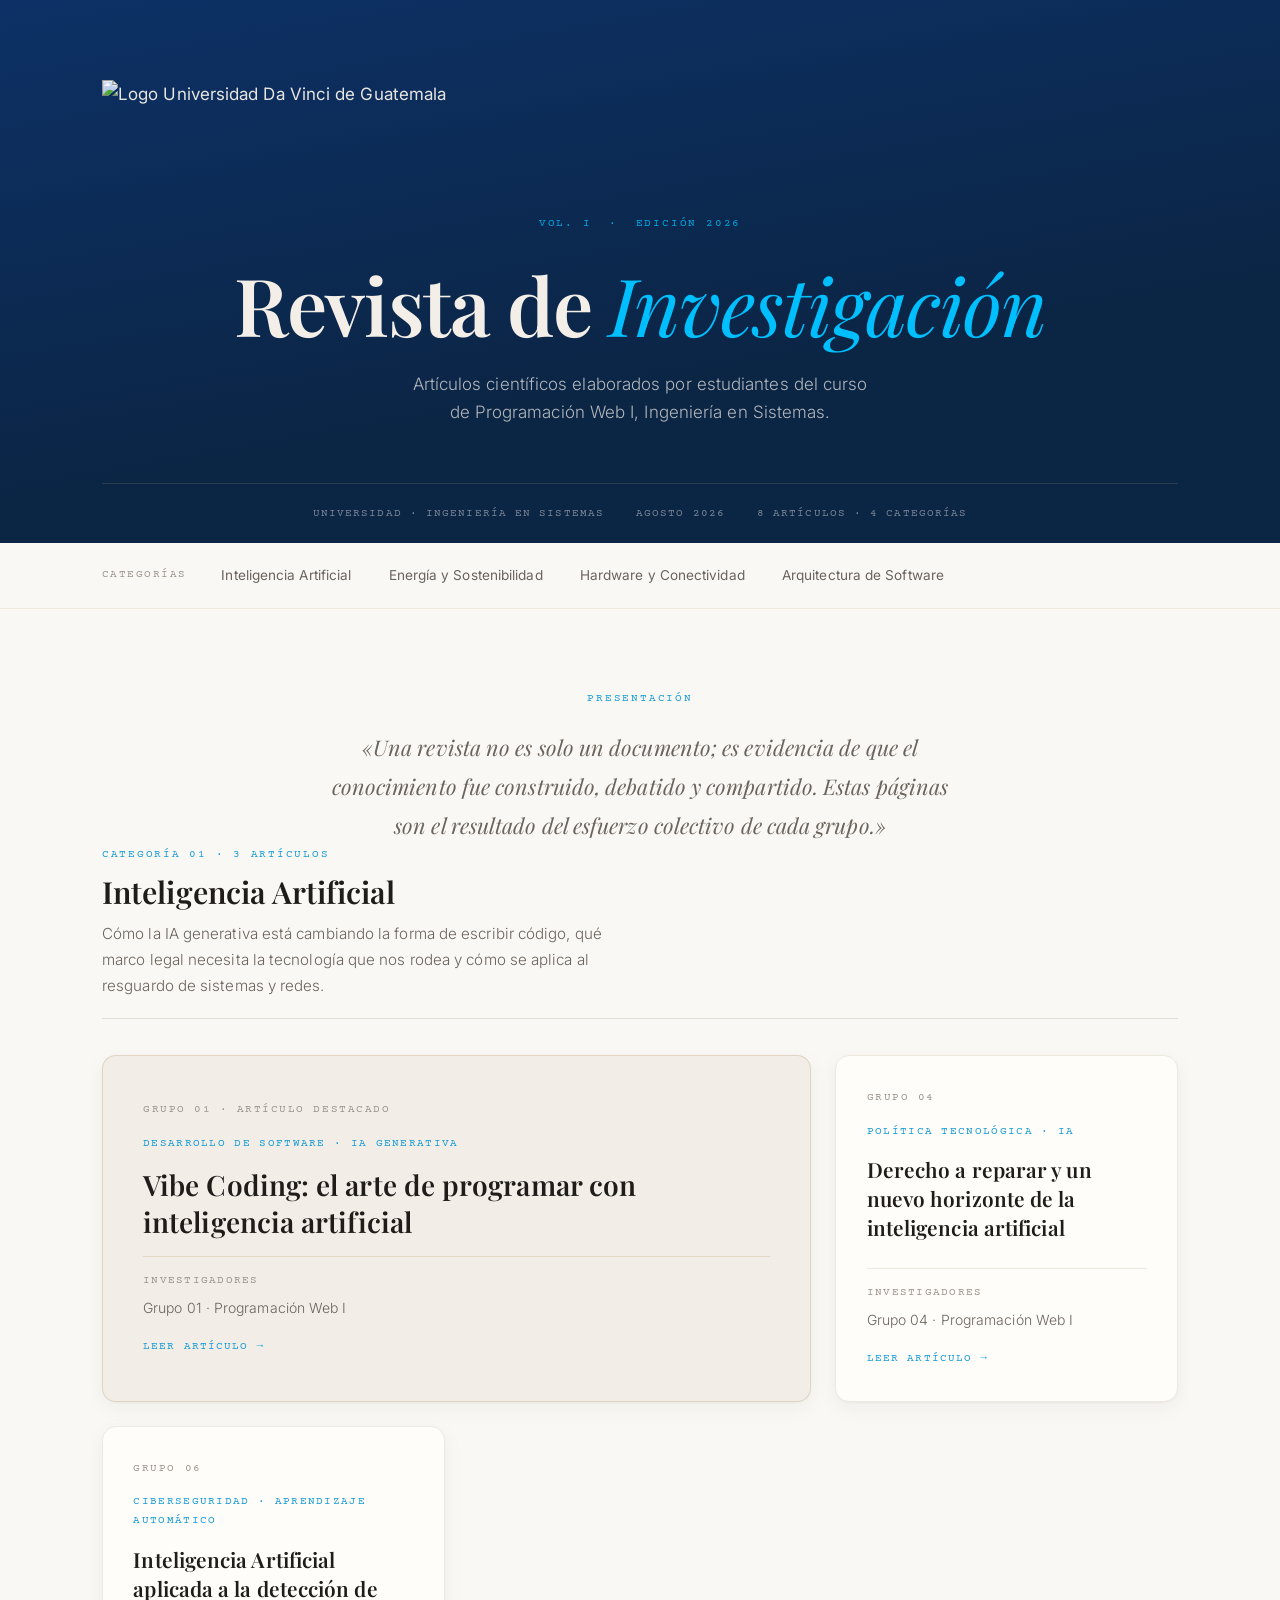
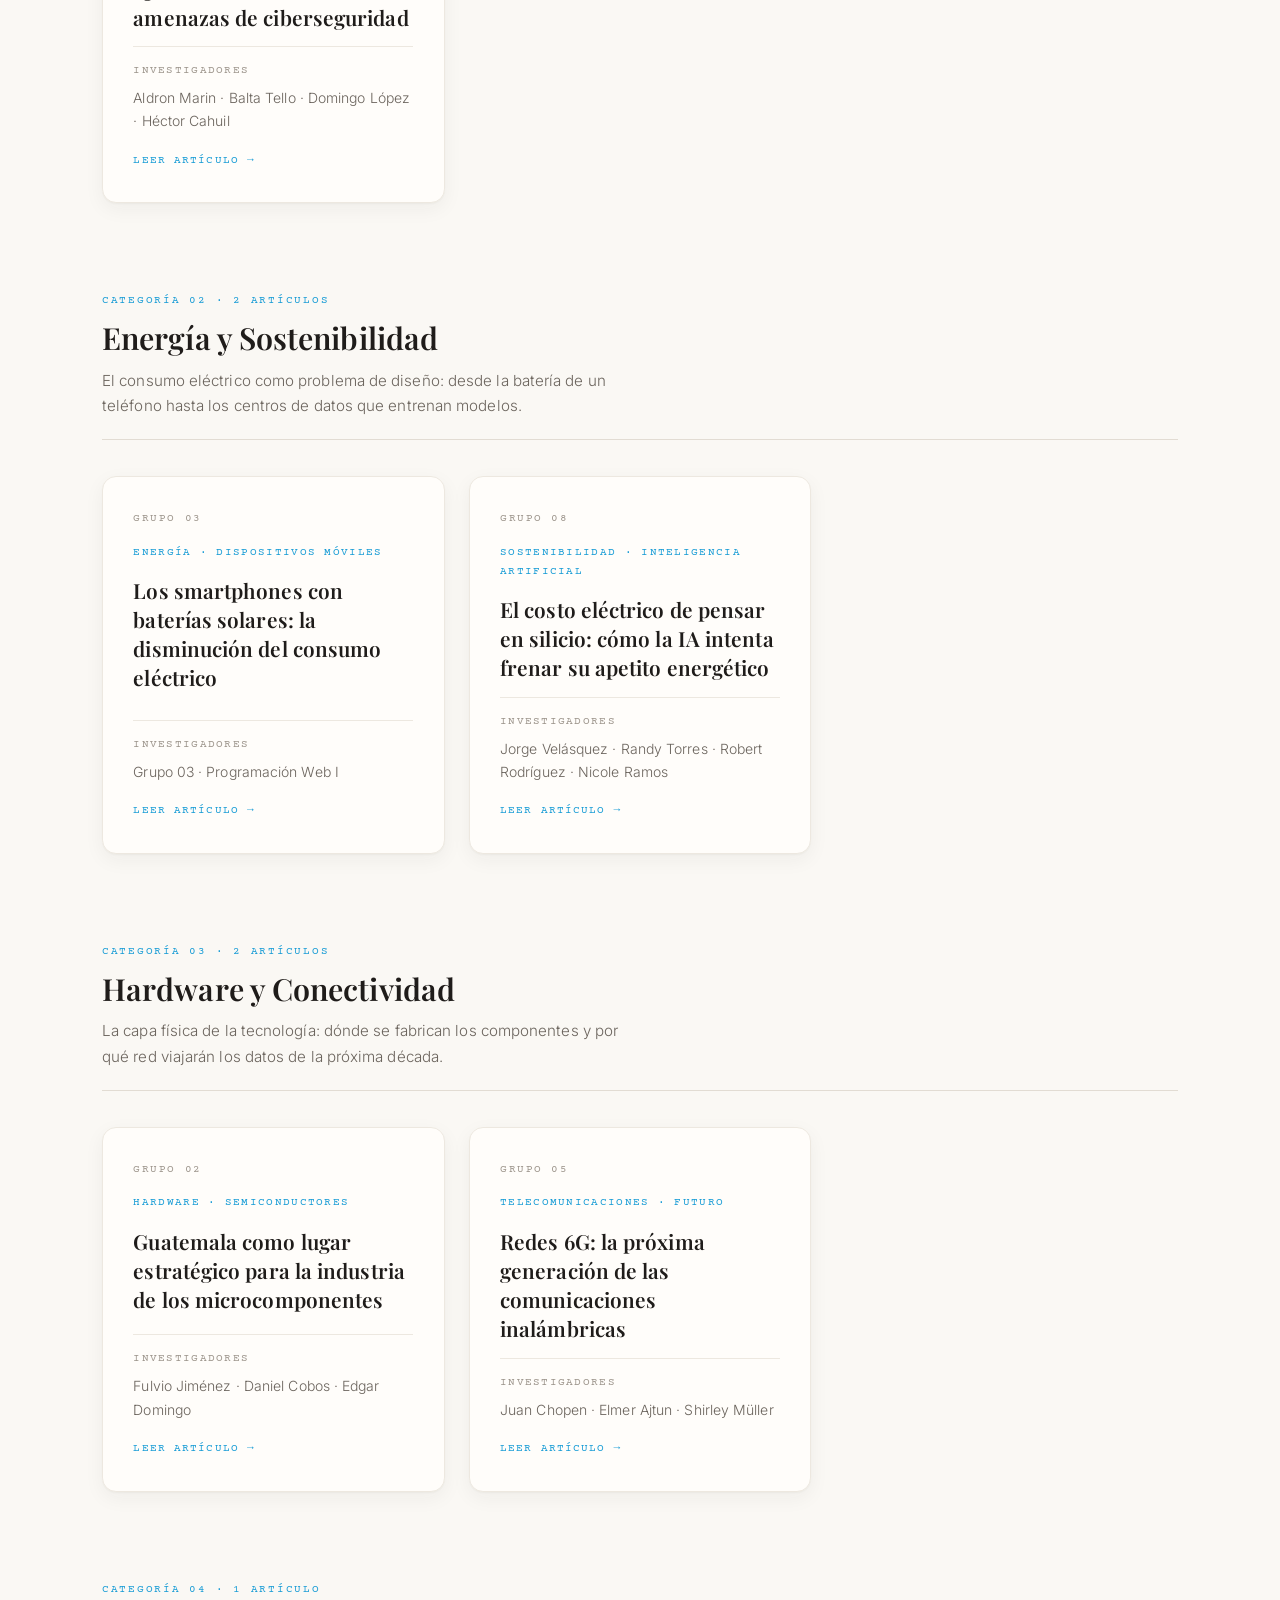
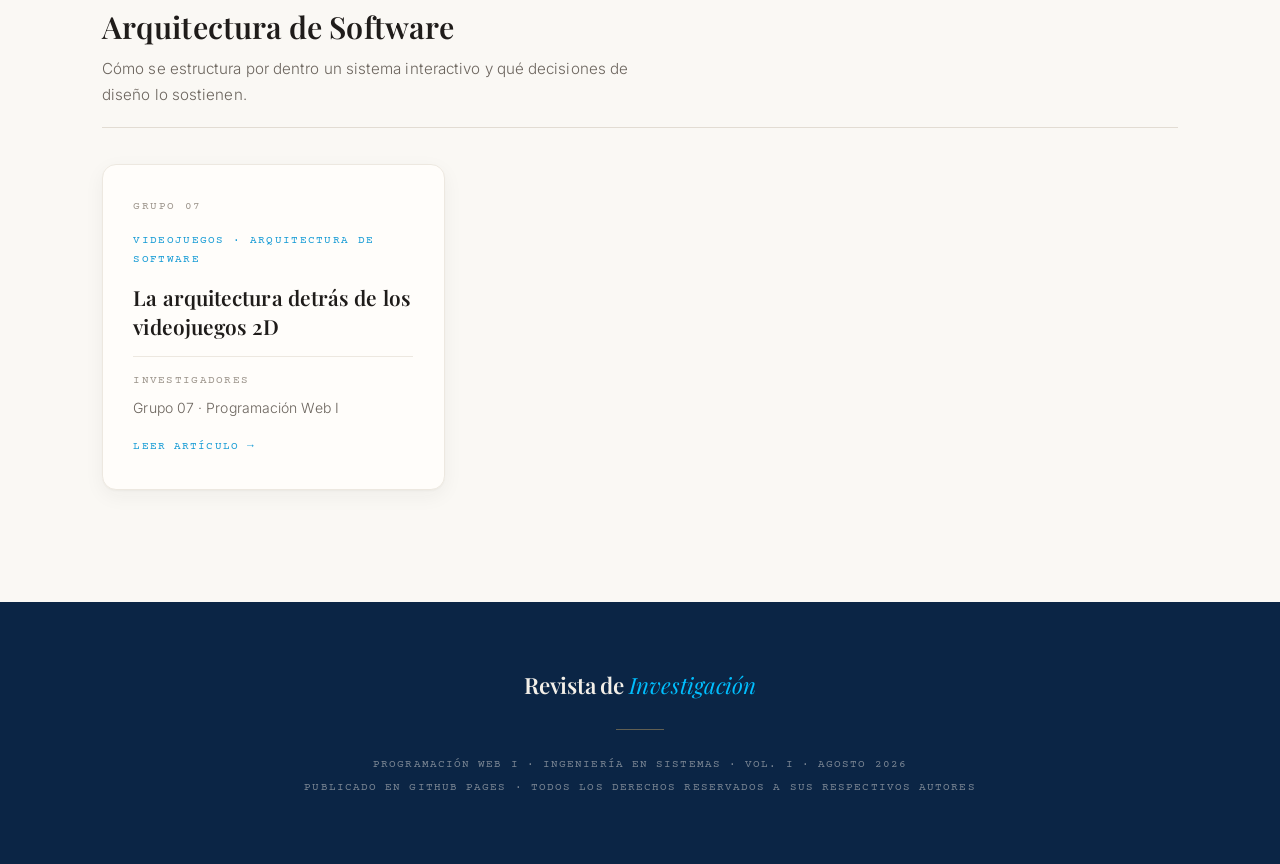
==== commit 0efeea96: "Update color variables in index.html" ====
--- a/grupos/index.html
+++ b/grupos/index.html
@@ -21,15 +21,15 @@
       --paper:#FAF8F4;          /* fondo general */
       --paper-card:#FFFDFA;     /* fondo de tarjeta */
       --paper-deep:#F2EEE7;     /* zonas de descanso / destacado */
-      --surface-dark:#33302B;   /* masthead y footer: carbón cálido */
-      --surface-dark-2:#3D3933;
+      --surface-dark:#0B2545;   /* masthead y footer: carbón cálido */
+      --surface-dark-2:#0D3166;
       --on-dark:#F3EFE8;
       --on-dark-soft:rgba(243,239,232,.72);
       --on-dark-muted:rgba(243,239,232,.48);
       --rule:#E2DCD3;           /* líneas: nunca negro */
       --rule-soft:#EDE8E0;
-      --gold:#9C7B3F;           /* acento desaturado */
-      --gold-light:#C9A662;
+      --gold:#169BD5;           /* acento desaturado */
+      --gold-light:#00BFFF;
       --focus:#7C6A4A;
       --nav-bg:rgba(250,248,244,.88);
       --shadow:0 1px 2px rgba(43,39,36,.04), 0 6px 20px rgba(43,39,36,.05);
@@ -51,15 +51,15 @@
         --paper:#1A1917;
         --paper-card:#232120;
         --paper-deep:#201E1C;
-        --surface-dark:#232120;
-        --surface-dark-2:#2B2927;
+        --surface-dark:#081D3A;
+        --surface-dark-2:#0B2850;
         --on-dark:#E4DFD7;
         --on-dark-soft:rgba(228,223,215,.72);
         --on-dark-muted:rgba(228,223,215,.45);
         --rule:#35322F;
         --rule-soft:#2C2A28;
-        --gold:#C9A662;
-        --gold-light:#D8BC85;
+        --gold:#169BD5;
+        --gold-light:#00BFFF;
         --focus:#C9A662;
         --nav-bg:rgba(26,25,23,.88);
         --shadow:0 1px 2px rgba(0,0,0,.25), 0 6px 20px rgba(0,0,0,.22);
@@ -261,6 +261,7 @@
 <body>
   <header class="masthead">
     <div class="masthead__inner">
+      <img src="https://udv.edu.gt/wp-content/uploads/2023/10/logo-udv-1.png" alt="Logo Universidad Da Vinci de Guatemala" style="height: 110px; margin: 0 auto 1.5rem; opacity: 0.95; display: block;">
       <p class="masthead__eyebrow">Vol. I &nbsp;·&nbsp; Edición 2026</p>
       <h1 class="masthead__title">Revista de <em>Investigación</em></h1>
       <p class="masthead__subtitle">Artículos científicos elaborados por estudiantes del curso de Programación Web I, Ingeniería en Sistemas.</p>
@@ -394,3 +395,5 @@
   </footer>
 </body>
 </html>
+
+
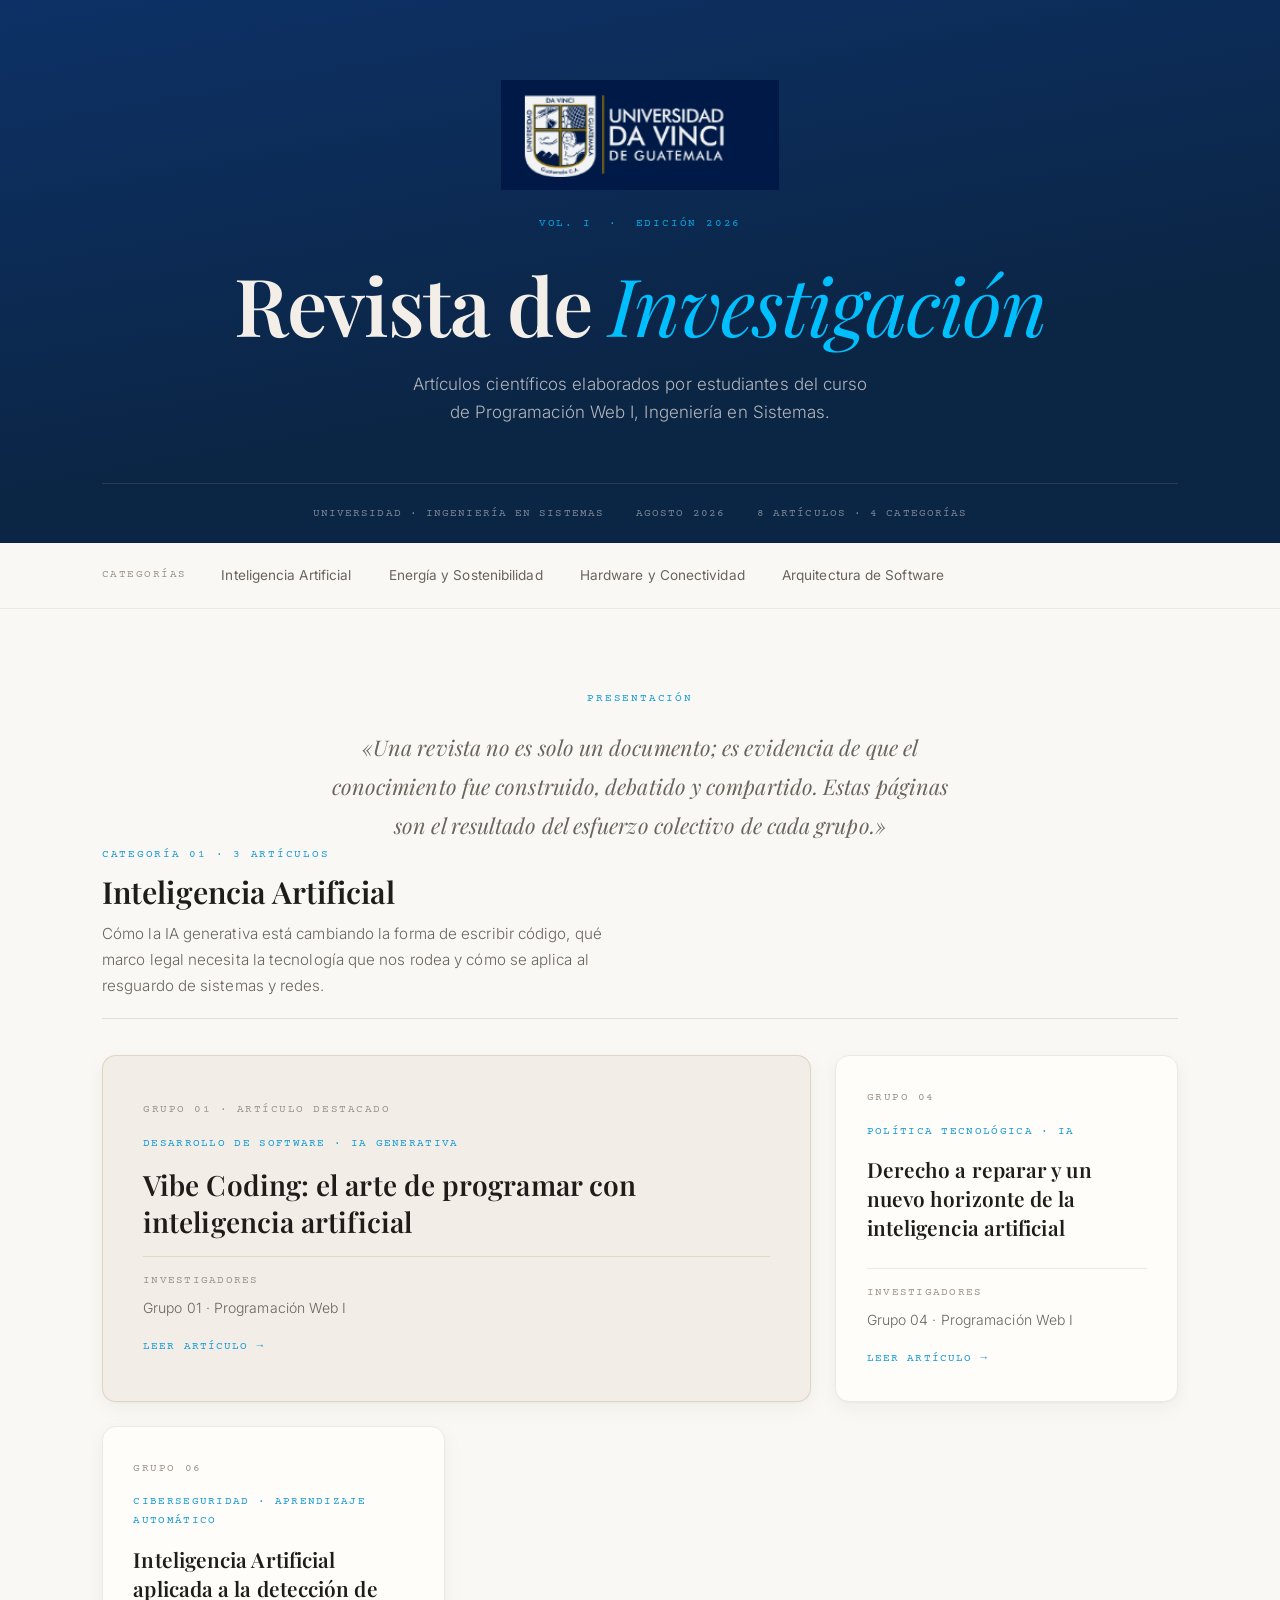
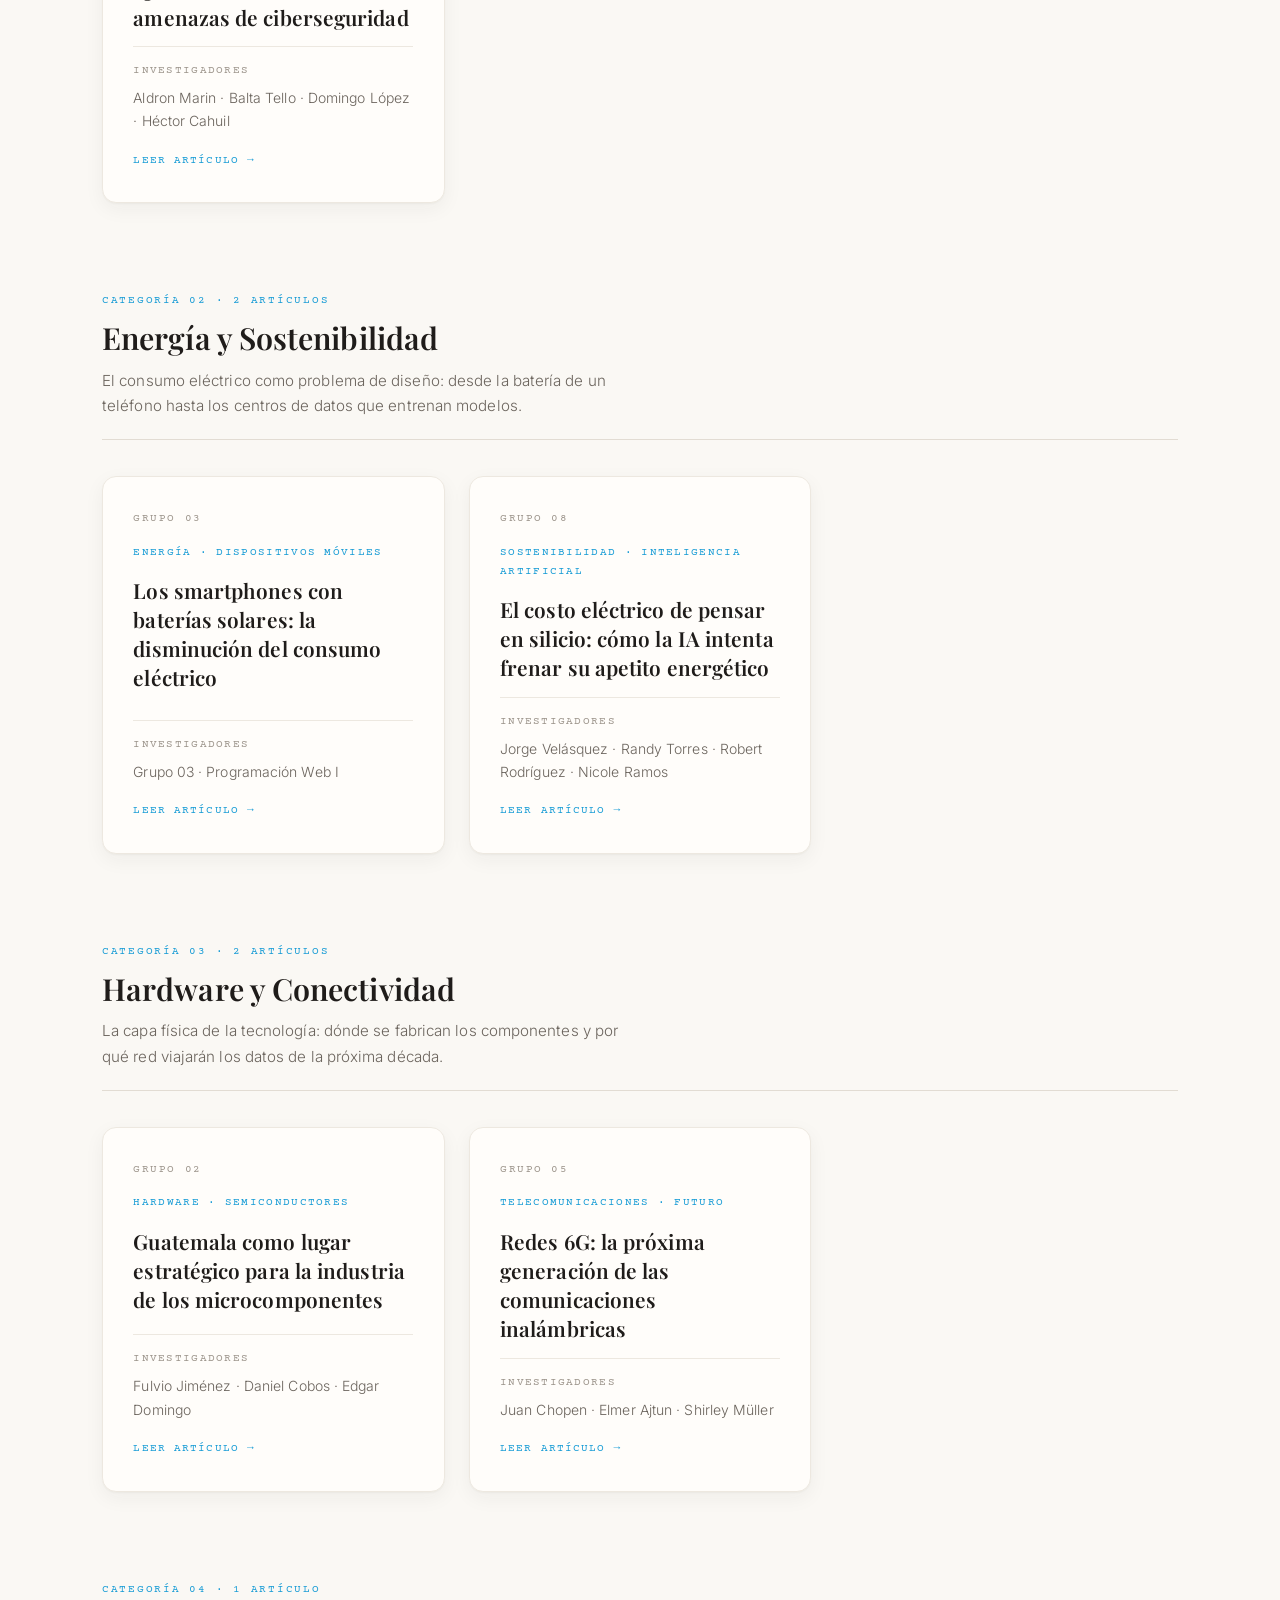
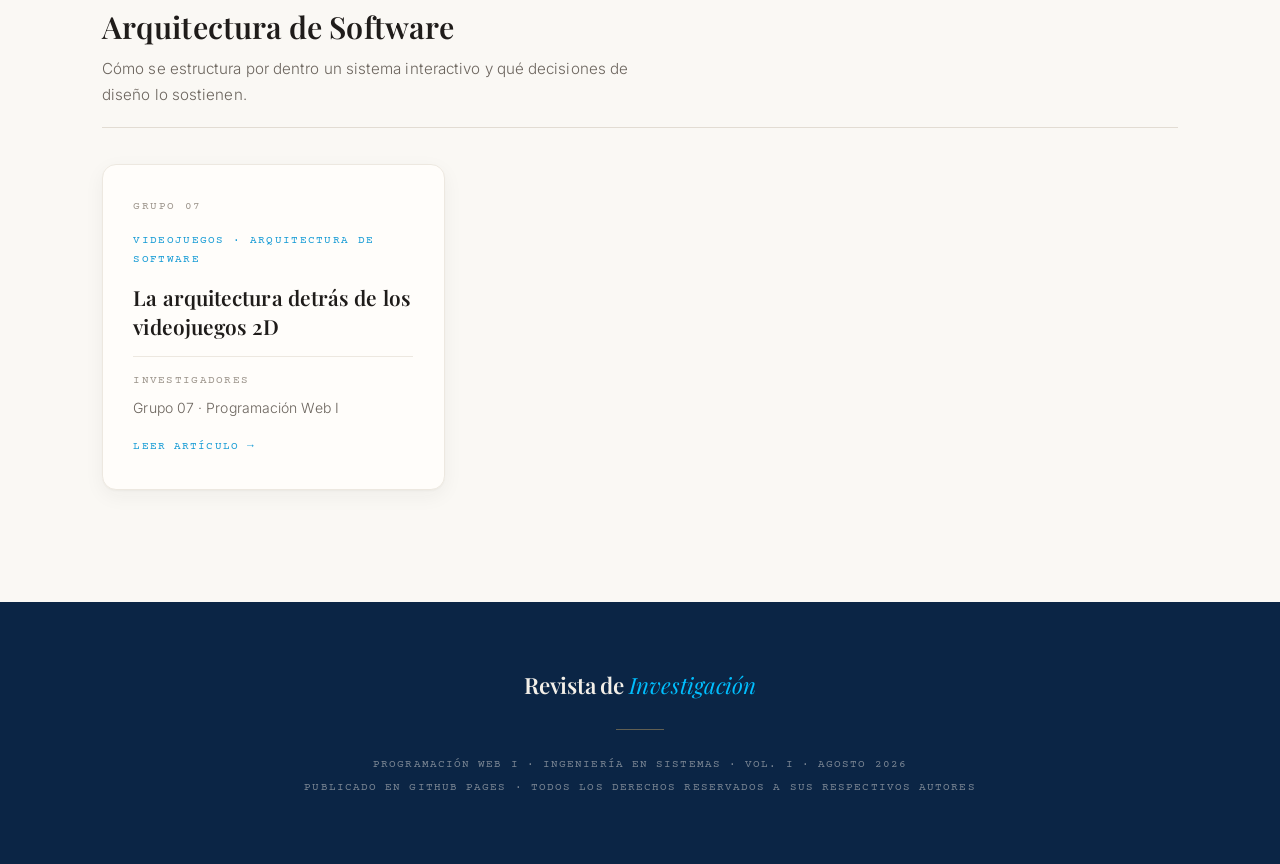
==== commit bdcc2534: "logo." ====
--- a/grupos/index.html
+++ b/grupos/index.html
@@ -261,7 +261,7 @@
 <body>
   <header class="masthead">
     <div class="masthead__inner">
-      <img src="https://udv.edu.gt/wp-content/uploads/2023/10/logo-udv-1.png" alt="Logo Universidad Da Vinci de Guatemala" style="height: 110px; margin: 0 auto 1.5rem; opacity: 0.95; display: block;">
+    <img src="logo-udv.png" alt="Logo Universidad Da Vinci de Guatemala" style="height: 110px; margin: 0 auto 1.5rem; opacity: 0.95; display: block;">
       <p class="masthead__eyebrow">Vol. I &nbsp;·&nbsp; Edición 2026</p>
       <h1 class="masthead__title">Revista de <em>Investigación</em></h1>
       <p class="masthead__subtitle">Artículos científicos elaborados por estudiantes del curso de Programación Web I, Ingeniería en Sistemas.</p>
@@ -394,6 +394,4 @@
     <p class="footer__meta">Programación Web I · Ingeniería en Sistemas · Vol. I · Agosto 2026<br>Publicado en GitHub Pages · Todos los derechos reservados a sus respectivos autores</p>
   </footer>
 </body>
-</html>
-
-
+</html>
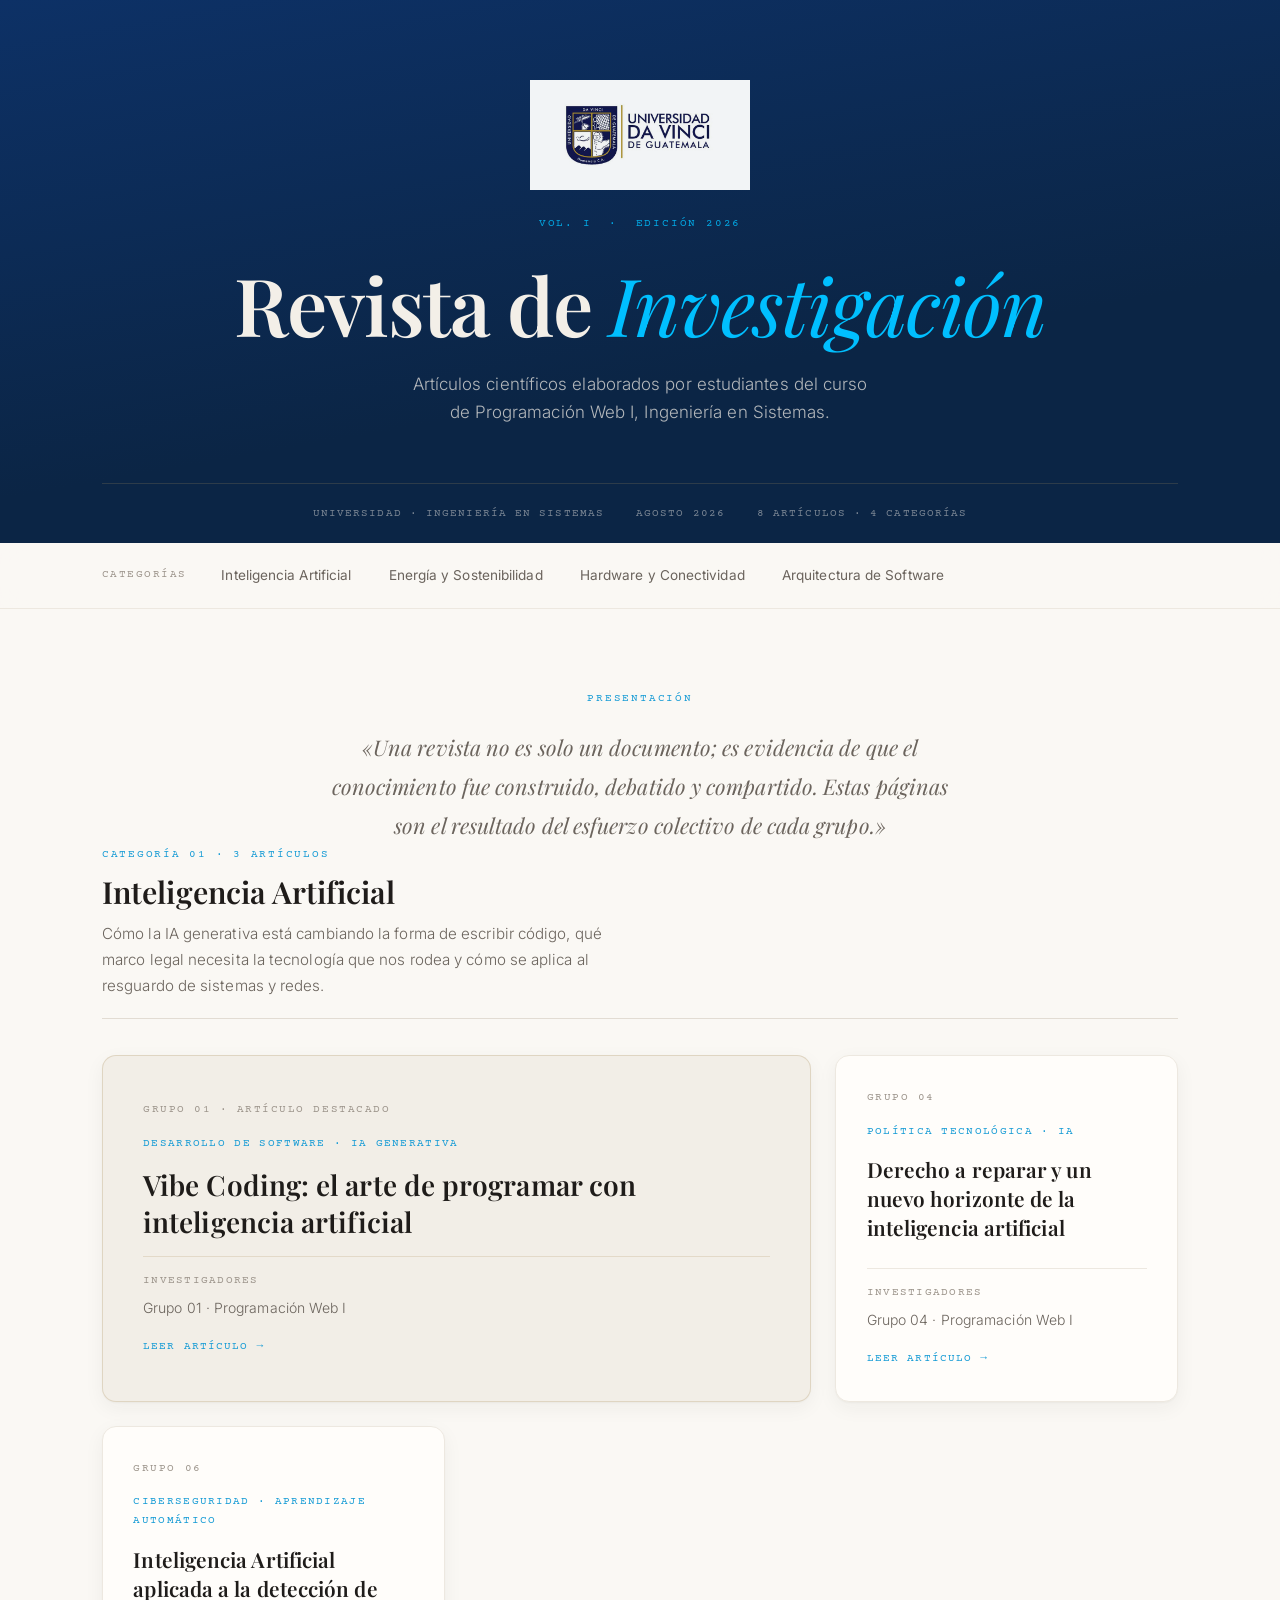
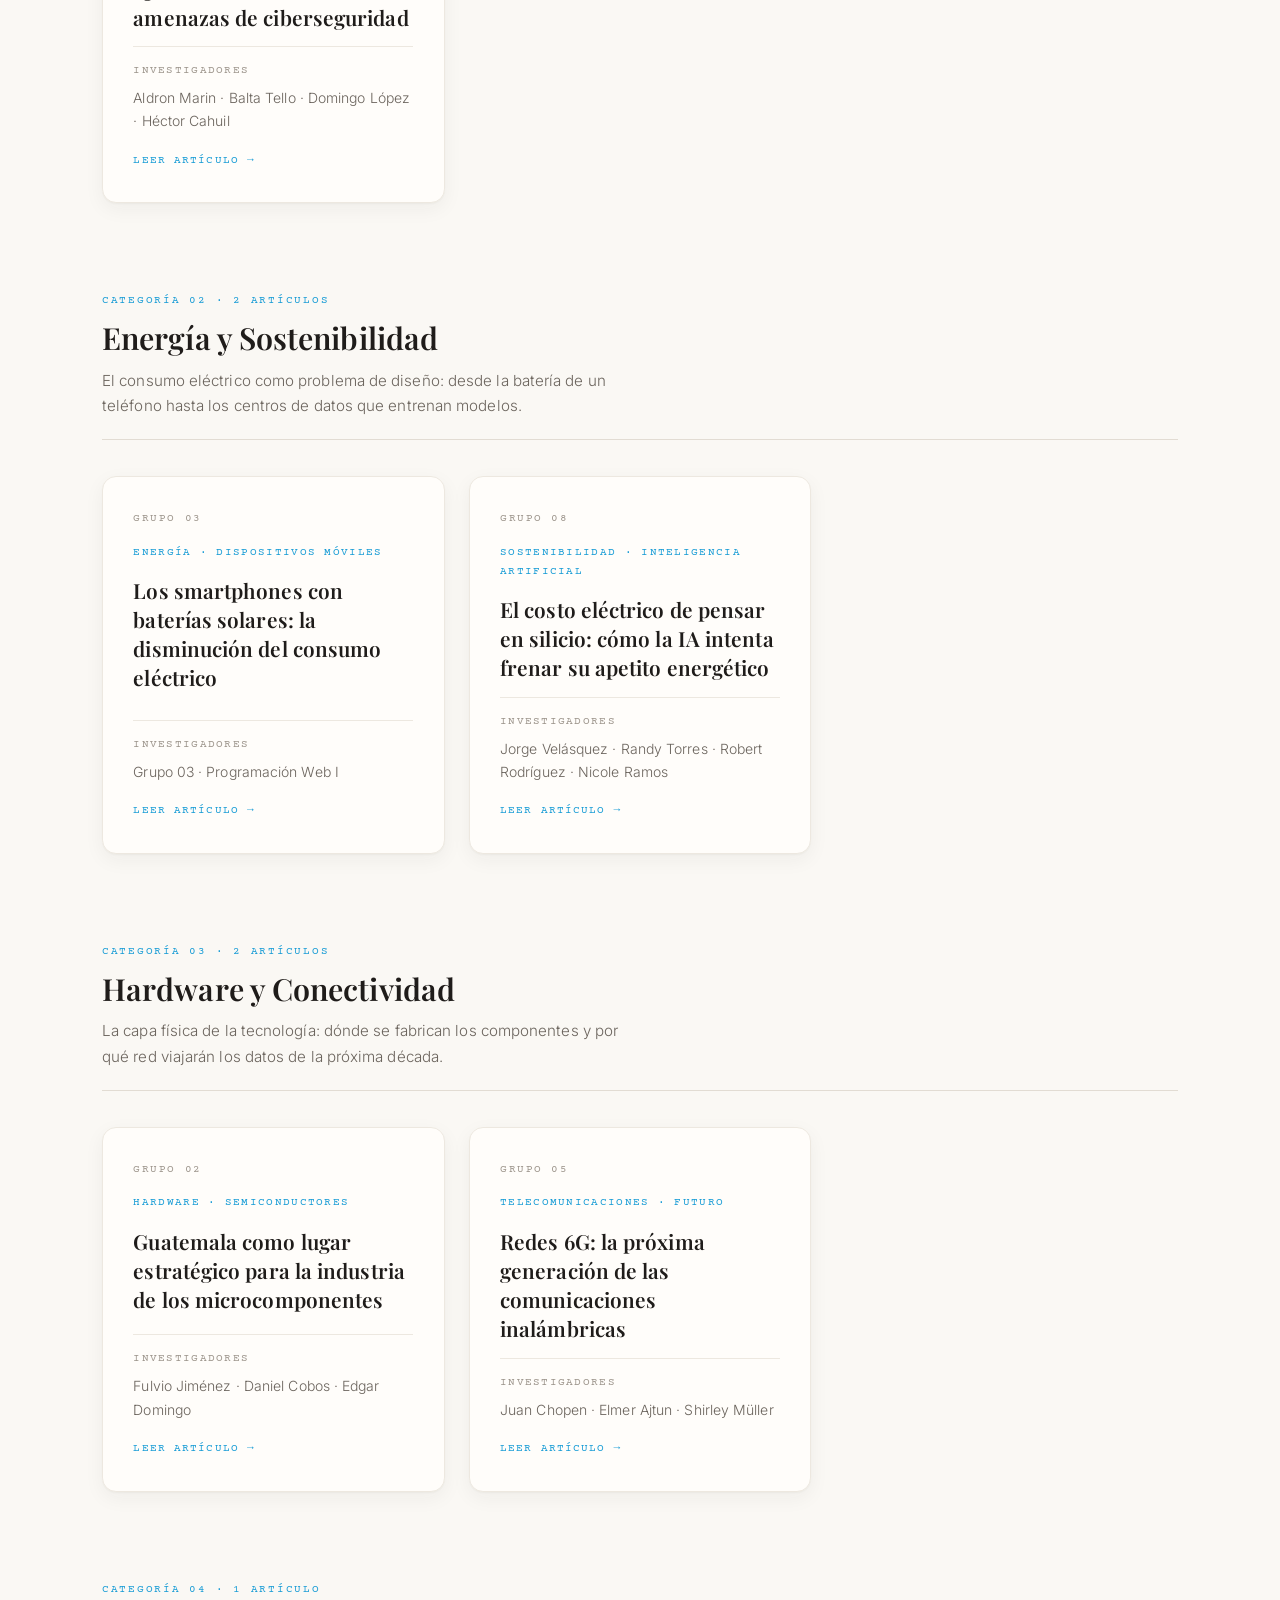
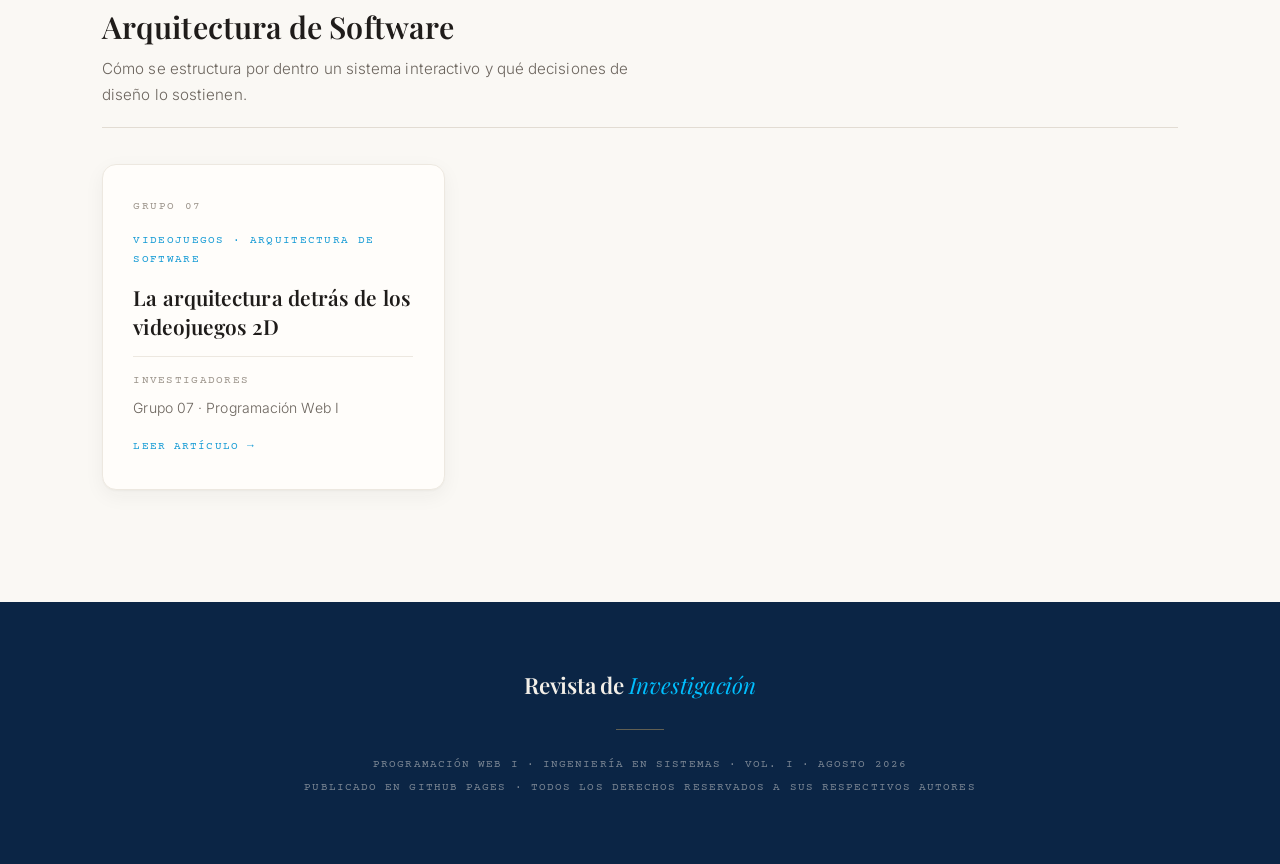
==== commit 6be29b39: "fix: nombre de carpeta sin espacios" ====
--- a/grupos/index.html
+++ b/grupos/index.html
@@ -261,7 +261,7 @@
 <body>
   <header class="masthead">
     <div class="masthead__inner">
-    <img src="logo-udv.png" alt="Logo Universidad Da Vinci de Guatemala" style="height: 110px; margin: 0 auto 1.5rem; opacity: 0.95; display: block;">
+    <img src="logo-udv.jpg" alt="Logo Universidad Da Vinci de Guatemala" style="height: 110px; margin: 0 auto 1.5rem; opacity: 0.95; display: block;">
       <p class="masthead__eyebrow">Vol. I &nbsp;·&nbsp; Edición 2026</p>
       <h1 class="masthead__title">Revista de <em>Investigación</em></h1>
       <p class="masthead__subtitle">Artículos científicos elaborados por estudiantes del curso de Programación Web I, Ingeniería en Sistemas.</p>
